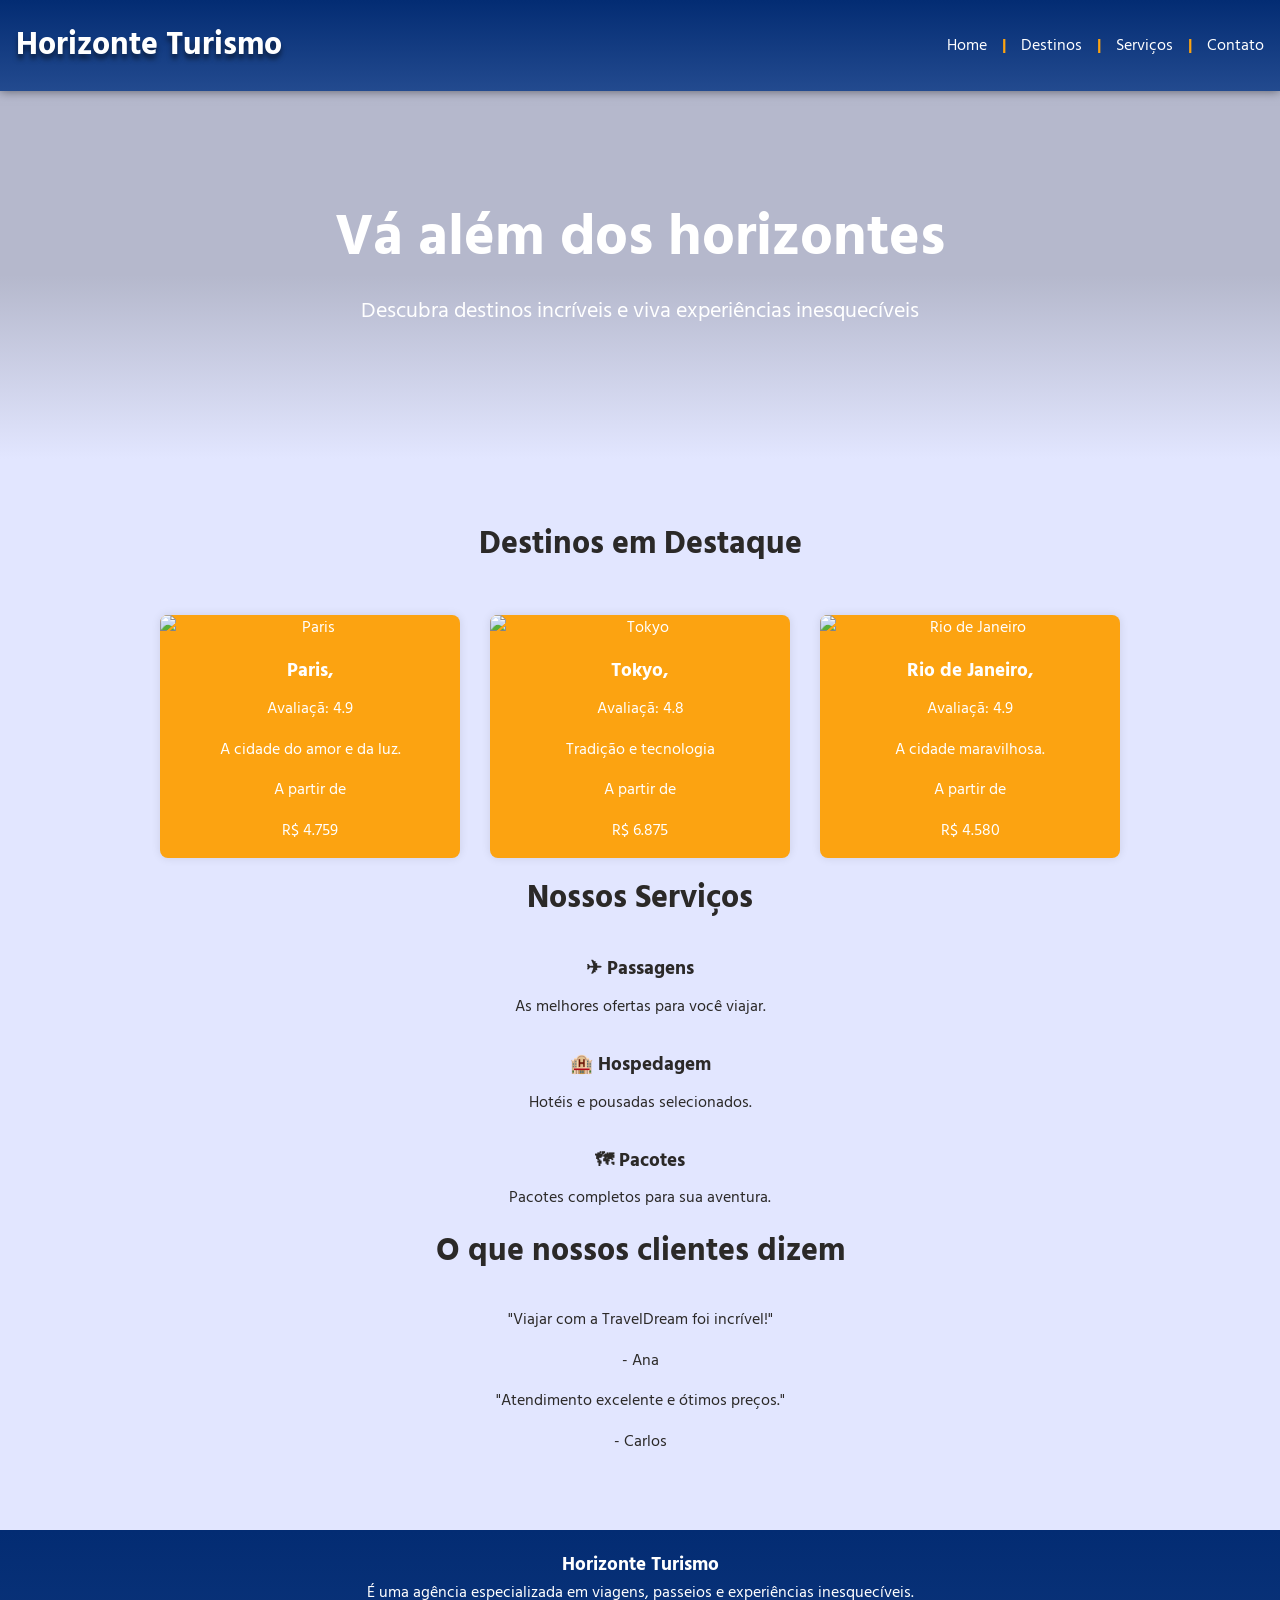
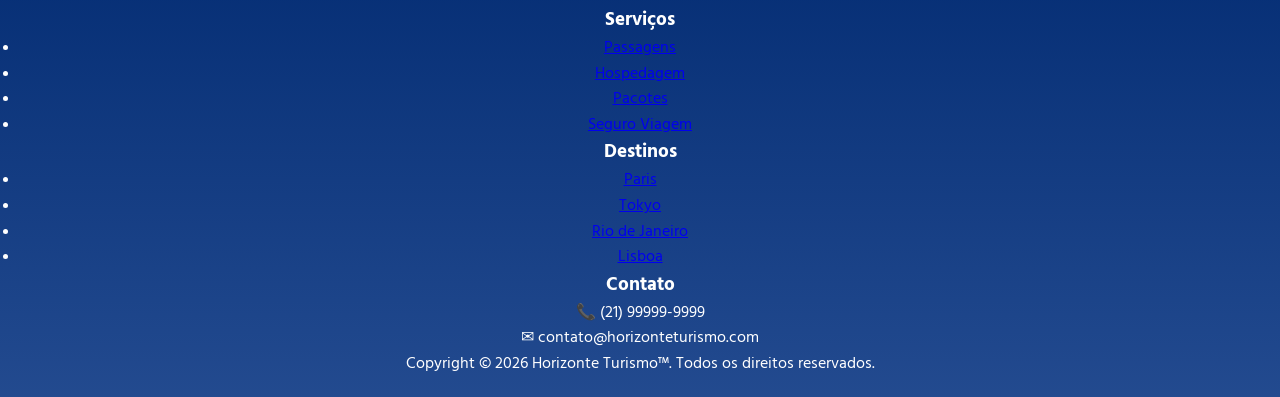
==== index.html @ 4d0bfdfa "Update 2 index.html Polimento de layout e alinhamento dos cards e ajustes de cores." ====
<!DOCTYPE html>
<html lang="pt-BR">
<head>
    <meta charset="UTF-8">
    <meta name="viewport" content="width=device-width, initial-scale=1.0">
    <link rel="stylesheet" href="assets/css/global.css">
	<link rel="stylesheet" href="assets/css/index.css">
    <link rel="preconnect" href="https://fonts.googleapis.com">
    <link rel="preconnect" href="https://fonts.gstatic.com" crossorigin>
    <link href="https://fonts.googleapis.com/css2?family=Hind+Madurai:wght@300;400;500;600;700&display=swap" rel="stylesheet">
    <title>projeto-final</title>
</head>
<body>

    <!-- HEADER -->
    <header class="header">
        <nav>
            <h1>Horizonte Turismo</h1>
            <ul>
                <li><a href="index.html">Home</a></li> <span>|</span>
                <li><a href="pages/destinos.html">Destinos</a></li><span>|</span>
                <li><a href="pages/servicos.html">Serviços</a></li><span>|</span>
                <li><a href="pages/sobrenos.html">Contato</a></li>
            </ul>
		 <div class="menu-toggle">☰</div>
        </nav>
    </header>

    <section class="banner">
        <h2>Vá além dos horizontes</h2>
        <p>Descubra destinos incríveis e viva experiências inesquecíveis</p>
    </section>

    <main class="main-container">

        <!-- DESTINOS EM DESTAQUE -->
        <h2>Destinos em Destaque</h2>
        <section class="section-destino">
            <div class="cards-destino">
                <img src="imagens/paris.png" alt="Paris">
                <div class="cards-destino-txt">
                    <div class="cards-destino-txt-head">
                        <h3>Paris,</h3>
                        <span>Avaliaçã: 4.9</span>
                    </div>
                    <p class="cards-destino-txt-sub">A cidade do amor e da luz.</p>
                    <p class="preco"><span>A partir de</span>R$ 4.759</p>
                </div>
            </div>  

            <div class="cards-destino">
                <img src="imagens/tokyo.png" alt="Tokyo">
                <div class="cards-destino-txt">
                    <div class="cards-destino-txt-head">
                        <h3>Tokyo,</h3>
                        <span>Avaliaçã: 4.8</span>
                    </div>
                    <p class="cards-destino-txt-sub">Tradição e tecnologia</p>
                    <p class="preco"><span>A partir de</span>R$ 6.875</p>
                </div>
            </div>

            <div class="cards-destino">
                <img src="imagens/rj.png" alt="Rio de Janeiro">
                <div class="cards-destino-txt">
                    <div class="cards-destino-txt-head">
                        <h3>Rio de Janeiro,</h3>
                        <span>Avaliaçã: 4.9</span>
                    </div>
                    <p class="cards-destino-txt-sub">A cidade maravilhosa.</p>
                    <p class="preco"><span>A partir de</span>R$ 4.580</p>
                </div>
            </div>
        </section>

        <!-- SERVIÇOS -->
        <section>
            <h2>Nossos Serviços</h2>

            <div>
                <h3>✈ Passagens</h3>
                <p>As melhores ofertas para você viajar.</p>
            </div>

            <div>
                <h3>🏨 Hospedagem</h3>
                <p>Hotéis e pousadas selecionados.</p>
            </div>

            <div>
                <h3>🗺 Pacotes</h3>
                <p>Pacotes completos para sua aventura.</p>
            </div>
        </section>

        <!-- DEPOIMENTOS -->
        <section>
            <h2>O que nossos clientes dizem</h2>

            <div>
                <p>"Viajar com a TravelDream foi incrível!"</p>
                <span>- Ana</span>
            </div>

            <div>
                <p>"Atendimento excelente e ótimos preços."</p>
                <span>- Carlos</span>
            </div>
        </section>

    </main>

    <!-- FOOTER -->
<footer>
    <div class="footer-container">

        <div class="footer-col">
            <h3>Horizonte Turismo</h3>
            <p>É uma agência especializada em viagens, passeios e experiências inesquecíveis.</p>
        </div>

        <div class="footer-col">
            <h3>Serviços</h3>
            <ul>
                <li><a href="#">Passagens</a></li>
                <li><a href="#">Hospedagem</a></li>
                <li><a href="#">Pacotes</a></li>
                <li><a href="#">Seguro Viagem</a></li>
            </ul>
        </div>

        <div class="footer-col">
            <h3>Destinos</h3>
            <ul>
                <li><a href="#">Paris</a></li>
                <li><a href="#">Tokyo</a></li>
                <li><a href="#">Rio de Janeiro</a></li>
                <li><a href="#">Lisboa</a></li>
            </ul>
        </div>

        <div class="footer-col">
            <h3>Contato</h3>
            <p>📞 (21) 99999-9999</p>
            <p>✉ contato@horizonteturismo.com</p>
        </div>

    </div>

    <p class="copyright">
        Copyright © 2026 Horizonte Turismo™. Todos os direitos reservados.
    </p>
</footer>

	<script type="module" src="js/index.js"></script>

</body>

</html>
---- assets/css/index.css ----
/* RESET BÁSICO */
* {
    margin: 0;
    padding: 0;
    box-sizing: border-box;
}

/* ESTILO GERAL */
body {
    display: flex;
    flex-direction: column;
    font-family: "Hind Madurai", sans-serif;
    font-weight: 400;
    font-style: normal;
    min-height: 100vh;
    background: rgb(226, 230, 255);
    line-height: 1.6;
    color: #2b2928;

}

/* HEADER */
.header {
    background: linear-gradient(rgba(3, 44, 115,1), rgba(161, 195, 255, 0.2));
    background-color: rgb(3, 44, 115);
    color: white;
    padding: 20px 0;
    box-shadow: 0 0 10px rgba(0, 0, 0, 0.5);
}

.header nav {
    display: flex;
    justify-content: space-between;
    align-items: center;
}

.header nav h1{
    display: flex;
    align-items: flex-start;
    margin-left: 1rem;
    font-size: 2rem;
    text-shadow: 0px 5px 5px rgba(0, 0, 0, 0.5);
    
}

.header nav ul{
    list-style: none;
    display: flex;
    margin-right: 1rem;
    gap: 15px;
}

.header nav a {
    text-decoration: none;
    color: white;
    font-weight: light;
}

.header img{
    width: 28px;
    
}

.header span{
    color:#fca311;
    font-weight: bold;
}

.banner {
    height: 23rem;
    background: linear-gradient(rgba(0,0,0,0.2), rgba(0,0,0,0.2), rgba(226, 230, 255,0.999)), url("../../imagens/bg.png") no-repeat;
    background-size: 100%;
    background-position: center;
    color: white;
    text-align: center;
    padding: 100px 20px;
}
.banner a{
    max-width: 10%;
    background-color: #fca311;
    color: white;
    padding: 12px 25px;
    text-decoration: none;
    border-radius: 5px;
}

.banner h2{
    font-size: 3.6rem;
    margin-bottom: 10px;
}

.banner p{
    font-size: 1.4rem;
    margin-bottom: 20px;
}


/* ÍCONE HAMBURGUER ESCONDIDO */
.menu-toggle {
    display: none;
    font-size: 2rem;
    cursor: pointer;
}


.main-container {
    padding: 60px 10%;
    text-align: center;
}

.main-container h2 {
    margin-bottom: 30px;
    font-size: 2rem;
}

/* CARDS */
.section-destino{
    display: flex;
    justify-content: center;
}


.cards-destino {
    width: 300px;
    margin: 15px;
    vertical-align: top;
    background-color: #fca311;
    color: #ffffff;
    border-radius: 8px;
    overflow: hidden;
    box-shadow: 0 0 10px rgba(0, 0, 0, 0.1);
}

.cards-destino img {
    width: 100%;
    display: block;
}

section div h3 {
    margin: 15px 0 10px;
}

section div p,
section div span {
    padding: 0 15px 15px;
    display: block;
}

/* FOOTER */
footer {
    background: linear-gradient(rgba(3, 44, 115,1), rgba(161, 195, 255, 0.2));
    background-color: rgb(3, 44, 115);
    color: white;
    text-align: center;
    padding: 20px;
}

@media (max-width: 768px) {
    .header nav ul {
        display: none;
    }

    .menu-toggle {
        display: block;
    }

    nav h1 {
        font-size: 2rem;
        flex: 1;
    }

    .banner {
        background-position: 75% center;
        background-size: cover;
    }
}

@media (max-width: 1280px){
        .banner {
        background-position: center;
        background-size: cover;
    }
}
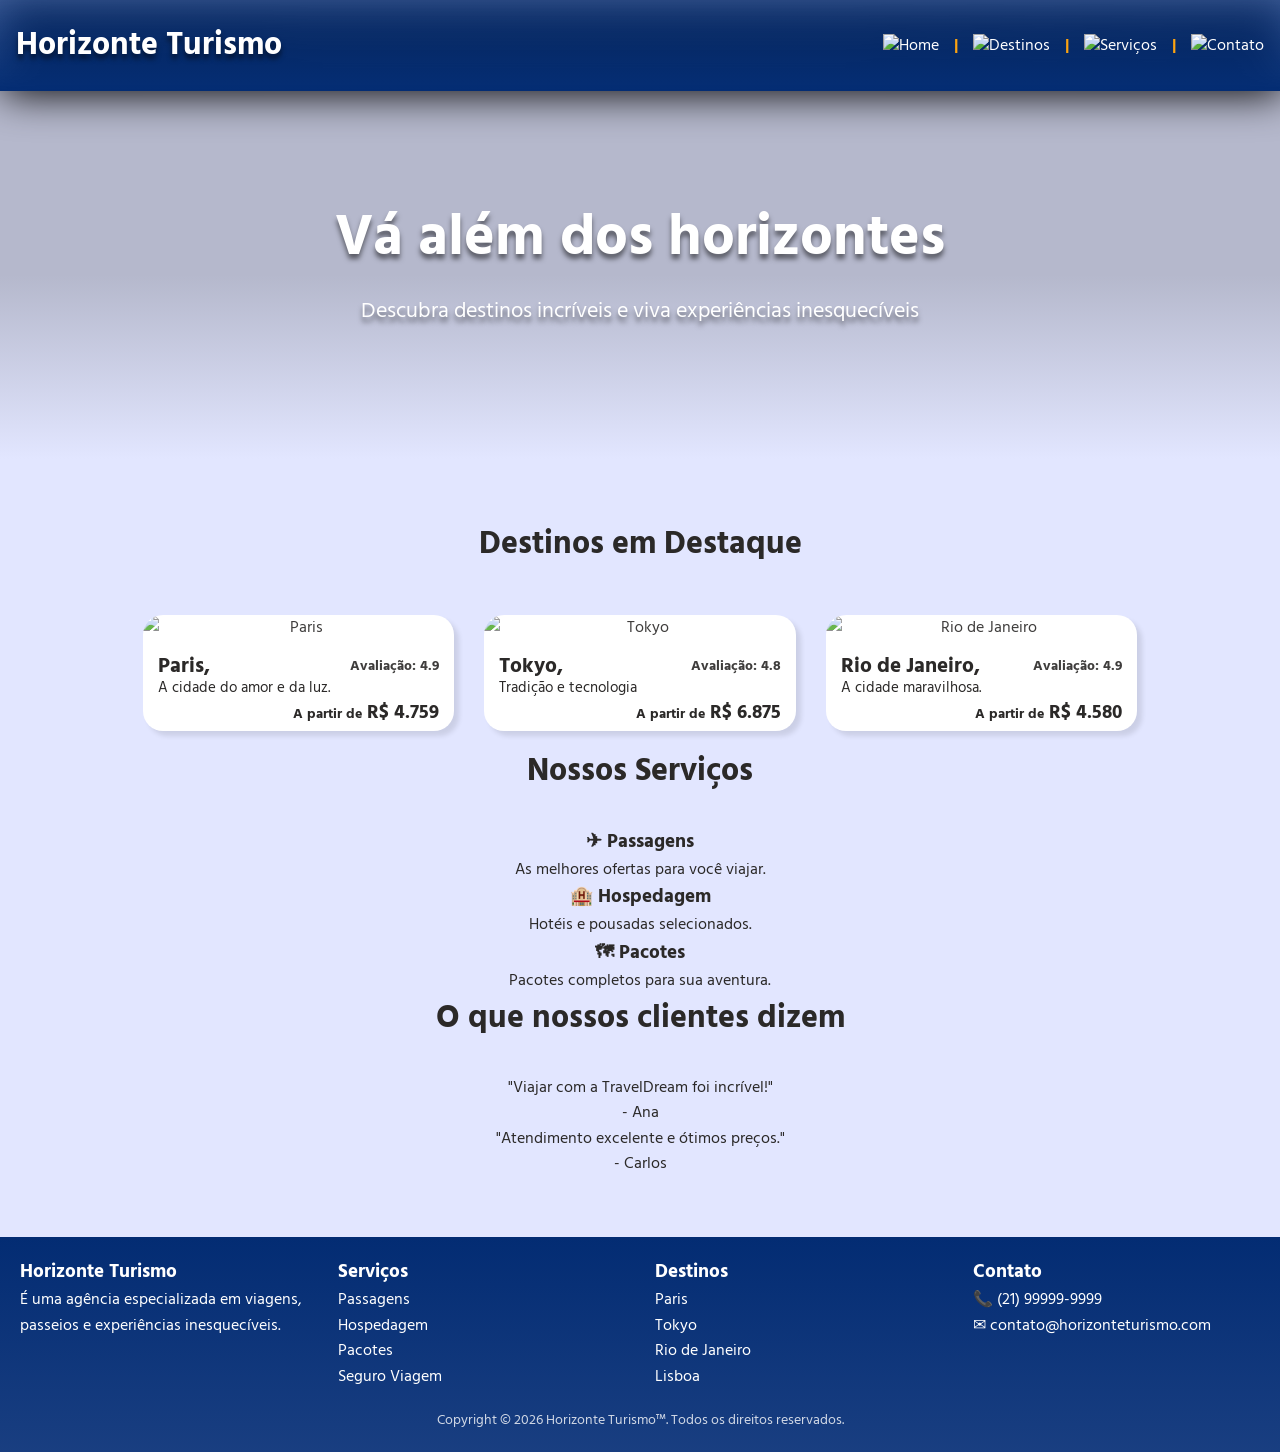
==== commit d99504ad: "Update 3 index.html Adição dos ícones de menu e acerto de caminho das imagens." ====
--- a/index.html
+++ b/index.html
@@ -17,10 +17,10 @@
         <nav>
             <h1>Horizonte Turismo</h1>
             <ul>
-                <li><a href="index.html">Home</a></li> <span>|</span>
-                <li><a href="pages/destinos.html">Destinos</a></li><span>|</span>
-                <li><a href="pages/servicos.html">Serviços</a></li><span>|</span>
-                <li><a href="pages/sobrenos.html">Contato</a></li>
+                <li><img src="assets/imagens/icons/home.svg"><a href="index.html">Home</a></li><span>|</span>
+                <li><img src="assets/imagens/icons/Destinos.svg"><a href="pages/destinos.html">Destinos</a></li><span>|</span>
+                <li><img src="assets/imagens/icons/Serviços.svg"><a href="pages/servicos.html">Serviços</a></li><span>|</span>
+                <li><img src="assets/imagens/icons/Contato.svg"><a href="pages/sobrenos.html">Contato</a></li>
             </ul>
 		 <div class="menu-toggle">☰</div>
         </nav>
@@ -37,11 +37,11 @@
         <h2>Destinos em Destaque</h2>
         <section class="section-destino">
             <div class="cards-destino">
-                <img src="imagens/paris.png" alt="Paris">
+                <img src="assets/imagens/paris.png" alt="Paris">
                 <div class="cards-destino-txt">
                     <div class="cards-destino-txt-head">
                         <h3>Paris,</h3>
-                        <span>Avaliaçã: 4.9</span>
+                        <span>Avaliação: 4.9</span>
                     </div>
                     <p class="cards-destino-txt-sub">A cidade do amor e da luz.</p>
                     <p class="preco"><span>A partir de</span>R$ 4.759</p>
@@ -49,11 +49,11 @@
             </div>  
 
             <div class="cards-destino">
-                <img src="imagens/tokyo.png" alt="Tokyo">
+                <img src="assets/imagens/tokyo.png" alt="Tokyo">
                 <div class="cards-destino-txt">
                     <div class="cards-destino-txt-head">
                         <h3>Tokyo,</h3>
-                        <span>Avaliaçã: 4.8</span>
+                        <span>Avaliação: 4.8</span>
                     </div>
                     <p class="cards-destino-txt-sub">Tradição e tecnologia</p>
                     <p class="preco"><span>A partir de</span>R$ 6.875</p>
@@ -61,11 +61,11 @@
             </div>
 
             <div class="cards-destino">
-                <img src="imagens/rj.png" alt="Rio de Janeiro">
+                <img src="assets/imagens/rj.png" alt="Rio de Janeiro">
                 <div class="cards-destino-txt">
                     <div class="cards-destino-txt-head">
                         <h3>Rio de Janeiro,</h3>
-                        <span>Avaliaçã: 4.9</span>
+                        <span>Avaliação: 4.9</span>
                     </div>
                     <p class="cards-destino-txt-sub">A cidade maravilhosa.</p>
                     <p class="preco"><span>A partir de</span>R$ 4.580</p>
--- a/assets/css/global.css
+++ b/assets/css/global.css
@@ -0,0 +1,169 @@
+/* RESET BÁSICO */
+* {
+    margin: 0;
+    padding: 0;
+    box-sizing: border-box;
+}
+
+/* ESTILO GERAL */
+body {
+    display: flex;
+    flex-direction: column;
+    font-family: "Hind Madurai", sans-serif;
+    font-weight: 400;
+    font-style: normal;
+    min-height: 100vh;
+    background: rgb(226, 230, 255);
+    line-height: 1.6;
+    color: #2b2928;
+
+}
+
+/* HEADER */
+.header {
+    background: linear-gradient(rgba(3, 44, 115, 0.75), rgba(3, 44, 115, 1));
+    color: white;
+    padding: 20px 0;
+    filter: drop-shadow(3px 3px 20px black);
+}
+
+.header nav {
+    display: flex;
+    justify-content: space-between;
+    align-items: center;
+}
+
+.header nav h1{
+    display: flex;
+    align-items: flex-start;
+    margin-left: 1rem;
+    font-size: 2rem;
+    text-shadow: 0px 5px 5px rgba(0, 0, 0, 0.5);
+    
+}
+
+.header nav ul{
+    list-style: none;
+    display: flex;
+    margin-right: 1rem;
+    gap: 15px;
+}
+
+.header nav a {
+    text-decoration: none;
+    color: white;
+    font-weight: light;
+}
+
+.header img{
+    width: 28px;
+    
+}
+
+.header span{
+    color:#fca311;
+    font-weight: bold;
+}
+
+/* ÍCONE HAMBURGUER ESCONDIDO */
+.menu-toggle {
+    display: none;
+    font-size: 2rem;
+    cursor: pointer;
+}
+
+.banner {
+    height: 23rem;
+    background: linear-gradient(rgba(0,0,0,0.2), rgba(0,0,0,0.2), rgba(226, 230, 255,0.999)), url("../../imagens/bg.png") no-repeat;
+    background-size: 100%;
+    background-position: center;
+    color: white;
+    text-align: center;
+    padding: 100px 20px;
+}
+.banner a{
+    max-width: 10%;
+    background-color: #fca311;
+    color: white;
+    padding: 12px 25px;
+    text-decoration: none;
+    border-radius: 5px;
+}
+
+.banner h2{
+    font-size: 3.6rem;
+    margin-bottom: 10px;
+    text-shadow: 0px 5px 5px rgba(0, 0, 0, 0.5);
+
+}
+
+.banner p{
+    font-size: 1.4rem;
+    margin-bottom: 20px;
+    text-shadow: 0px 5px 5px rgba(0, 0, 0, 0.5);
+
+}
+
+/* FOOTER */
+
+.footer-container {
+    display: flex;
+    justify-content: space-between;
+    flex-wrap: wrap;
+    gap: 30px;
+    text-align: left;
+}
+
+.footer-col {
+    flex: 1;
+    min-width: 200px;
+}
+
+.footer-col ul {
+    list-style: none;
+}
+
+.footer-col a {
+    text-decoration: none;
+    color: white;
+}
+
+.copyright {
+    margin-top: 20px;
+    font-size: 0.9rem;
+    opacity: 0.8;
+}
+
+footer {
+    background: linear-gradient(rgba(3, 44, 115, 1), rgba(3, 44, 115, 0.9));
+    color: white;
+    text-align: center;
+    padding: 20px;
+}
+
+@media (max-width: 768px) {
+    .header nav ul {
+        display: none;
+    }
+
+    .menu-toggle {
+        display: block;
+    }
+
+    nav h1 {
+        font-size: 2rem;
+        flex: 1;
+    }
+
+    .banner {
+        background-position: 75% center;
+        background-size: cover;
+    }
+}
+
+@media (max-width: 1280px){
+    .banner {
+        background-position: center;
+        background-size: cover;
+    }
+}
--- a/assets/css/index.css
+++ b/assets/css/index.css
@@ -1,108 +1,3 @@
-/* RESET BÁSICO */
-* {
-    margin: 0;
-    padding: 0;
-    box-sizing: border-box;
-}
-
-/* ESTILO GERAL */
-body {
-    display: flex;
-    flex-direction: column;
-    font-family: "Hind Madurai", sans-serif;
-    font-weight: 400;
-    font-style: normal;
-    min-height: 100vh;
-    background: rgb(226, 230, 255);
-    line-height: 1.6;
-    color: #2b2928;
-
-}
-
-/* HEADER */
-.header {
-    background: linear-gradient(rgba(3, 44, 115,1), rgba(161, 195, 255, 0.2));
-    background-color: rgb(3, 44, 115);
-    color: white;
-    padding: 20px 0;
-    box-shadow: 0 0 10px rgba(0, 0, 0, 0.5);
-}
-
-.header nav {
-    display: flex;
-    justify-content: space-between;
-    align-items: center;
-}
-
-.header nav h1{
-    display: flex;
-    align-items: flex-start;
-    margin-left: 1rem;
-    font-size: 2rem;
-    text-shadow: 0px 5px 5px rgba(0, 0, 0, 0.5);
-    
-}
-
-.header nav ul{
-    list-style: none;
-    display: flex;
-    margin-right: 1rem;
-    gap: 15px;
-}
-
-.header nav a {
-    text-decoration: none;
-    color: white;
-    font-weight: light;
-}
-
-.header img{
-    width: 28px;
-    
-}
-
-.header span{
-    color:#fca311;
-    font-weight: bold;
-}
-
-.banner {
-    height: 23rem;
-    background: linear-gradient(rgba(0,0,0,0.2), rgba(0,0,0,0.2), rgba(226, 230, 255,0.999)), url("../../imagens/bg.png") no-repeat;
-    background-size: 100%;
-    background-position: center;
-    color: white;
-    text-align: center;
-    padding: 100px 20px;
-}
-.banner a{
-    max-width: 10%;
-    background-color: #fca311;
-    color: white;
-    padding: 12px 25px;
-    text-decoration: none;
-    border-radius: 5px;
-}
-
-.banner h2{
-    font-size: 3.6rem;
-    margin-bottom: 10px;
-}
-
-.banner p{
-    font-size: 1.4rem;
-    margin-bottom: 20px;
-}
-
-
-/* ÍCONE HAMBURGUER ESCONDIDO */
-.menu-toggle {
-    display: none;
-    font-size: 2rem;
-    cursor: pointer;
-}
-
-
 .main-container {
     padding: 60px 10%;
     text-align: center;
@@ -121,63 +16,78 @@
 
 
 .cards-destino {
-    width: 300px;
+    display: flex;
+    flex-direction: column;
+    width: 375px;
     margin: 15px;
     vertical-align: top;
-    background-color: #fca311;
-    color: #ffffff;
-    border-radius: 8px;
+    background-color: #ffffff;
+    border-radius: 20px;
     overflow: hidden;
-    box-shadow: 0 0 10px rgba(0, 0, 0, 0.1);
+    box-shadow: 5px 5px 5px rgba(0, 0, 0, 0.1);
+}
+
+.cards-destino-txt{
+    display: flex;
+    flex: 1;
+    flex-direction: column;
+    align-items: flex-start;
+    padding: 15px;
+    padding-bottom: 2px;
+    gap: 3px;
+}
+
+.cards-destino-txt-head{
+    display: flex;
+    justify-content: space-between;
+    align-items: center;
+    width: 100%;
+    line-height: 1;
+}
+
+.cards-destino-txt-head h3 {
+    margin: 0;
+    font-size: 1.3rem;
+}
+
+.cards-destino-txt-head span {
+    margin: 0;
+    padding: 0;
+    font-size: 0.9rem;
+    opacity: 0.9;
+    font-weight: bold;
+}
+
+.cards-destino-txt-sub {
+    margin: 0;
+    padding: 0;
+    margin: 0;
+    font-size: 0.95rem;
+    line-height: 1;
+}
+
+.preco {
+    align-self: flex-end;
+    margin-top: auto;
+    padding: 0;
+    font-size: 1.2rem;
+    font-weight: bold;
+}
+
+.preco span {
+    margin-right: 5px;
+    font-size: 0.9rem;
 }
 
 .cards-destino img {
     width: 100%;
     display: block;
+    transition: transform 0.3s ease;
+    opacity: 0.9;
 }
 
-section div h3 {
-    margin: 15px 0 10px;
+.cards-destino:hover img {
+    transform: scale(1.05);
 }
 
-section div p,
-section div span {
-    padding: 0 15px 15px;
-    display: block;
-}
 
-/* FOOTER */
-footer {
-    background: linear-gradient(rgba(3, 44, 115,1), rgba(161, 195, 255, 0.2));
-    background-color: rgb(3, 44, 115);
-    color: white;
-    text-align: center;
-    padding: 20px;
-}
-
-@media (max-width: 768px) {
-    .header nav ul {
-        display: none;
-    }
-
-    .menu-toggle {
-        display: block;
-    }
-
-    nav h1 {
-        font-size: 2rem;
-        flex: 1;
-    }
-
-    .banner {
-        background-position: 75% center;
-        background-size: cover;
-    }
-}
-
-@media (max-width: 1280px){
-        .banner {
-        background-position: center;
-        background-size: cover;
-    }
-}
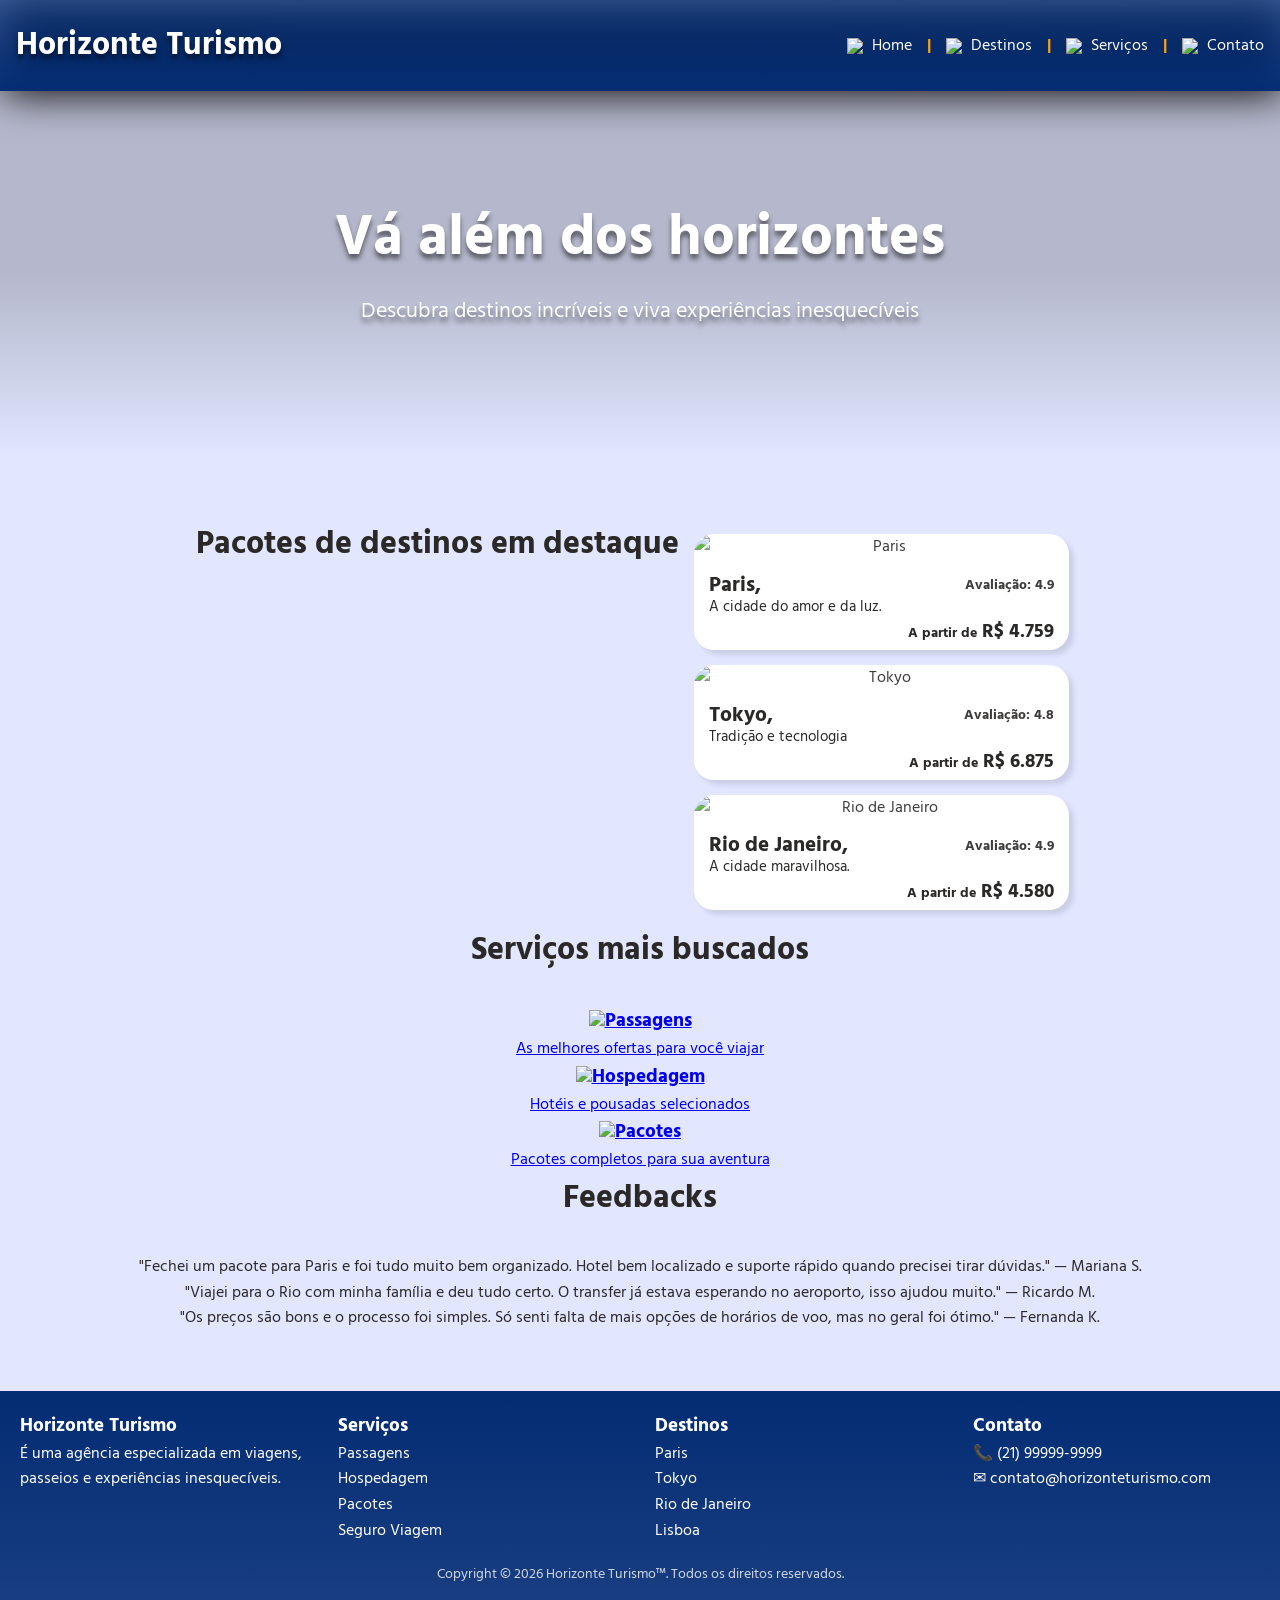
==== commit ebafafcb: "Update index.html" ====
--- a/index.html
+++ b/index.html
@@ -34,8 +34,11 @@
     <main class="main-container">
 
         <!-- DESTINOS EM DESTAQUE -->
-        <h2>Destinos em Destaque</h2>
+
+        
         <section class="section-destino">
+	<h2>Pacotes de destinos em destaque</h2>
+<div class="cards-div">
             <div class="cards-destino">
                 <img src="assets/imagens/paris.png" alt="Paris">
                 <div class="cards-destino-txt">
@@ -71,40 +74,52 @@
                     <p class="preco"><span>A partir de</span>R$ 4.580</p>
                 </div>
             </div>
+</div>
         </section>
 
-        <!-- SERVIÇOS -->
-        <section>
-            <h2>Nossos Serviços</h2>
+        
+        <section class="serv-e-dep">
 
-            <div>
-                <h3>✈ Passagens</h3>
-                <p>As melhores ofertas para você viajar.</p>
-            </div>
+            <!-- SERVIÇOS -->
+            <div class="servicos">
+                    <h2>Serviços mais buscados</h2>
+                    <a href="#">
+                    <div>
+                        <h3><img src="assets/imagens/icons/Passagens.svg">Passagens</h3>
+                        <p>As melhores ofertas para você viajar</p>
+                    </div>
+                    </a>
+                    <a href="#">
+                    <div>
+                        <h3><img src="assets/imagens/icons/Hospedagem.svg">Hospedagem</h3>
+                        <p>Hotéis e pousadas selecionados</p>
+                    </div>
+                    </a>
+                    <a href="#">
+                    <div>
+                        <h3><img src="assets/imagens/icons/Pacotes.svg">Pacotes</h3>
+                        <p>Pacotes completos para sua aventura</p>
+                    </div>
+                    </a>
+                    
+            </div>        
 
-            <div>
-                <h3>🏨 Hospedagem</h3>
-                <p>Hotéis e pousadas selecionados.</p>
-            </div>
+            <!-- DEPOIMENTOS -->
+            <div class="depoimentos">
+                <h2>Feedbacks</h2>
 
-            <div>
-                <h3>🗺 Pacotes</h3>
-                <p>Pacotes completos para sua aventura.</p>
-            </div>
-        </section>
+                    <div>
+                        <p><span>"</span>Fechei um pacote para Paris e foi tudo muito bem organizado. Hotel bem localizado e suporte rápido quando precisei tirar dúvidas.<span>"</span><span> — Mariana S.</span></p>
+                    </div>
 
-        <!-- DEPOIMENTOS -->
-        <section>
-            <h2>O que nossos clientes dizem</h2>
+                    <div>
+                        <p><span>"</span>Viajei para o Rio com minha família e deu tudo certo. O transfer já estava esperando no aeroporto, isso ajudou muito.<span>"</span><span> — Ricardo M.</span></p>
+                    </div>
 
-            <div>
-                <p>"Viajar com a TravelDream foi incrível!"</p>
-                <span>- Ana</span>
-            </div>
-
-            <div>
-                <p>"Atendimento excelente e ótimos preços."</p>
-                <span>- Carlos</span>
+                    <div>
+                        <p><span>"</span>Os preços são bons e o processo foi simples. Só senti falta de mais opções de horários de voo, mas no geral foi ótimo.<span>"</span><span> — Fernanda K.</span></p>
+                    </div>
+	        
             </div>
         </section>
 
--- a/assets/css/global.css
+++ b/assets/css/global.css
@@ -49,6 +49,16 @@
     gap: 15px;
 }
 
+.header nav ul li{
+    display: flex;
+    align-items: center;
+}
+
+.header nav ul img{
+    margin-right: 5px;
+    width: 20px;
+    
+}
 .header nav a {
     text-decoration: none;
     color: white;
@@ -74,7 +84,7 @@
 
 .banner {
     height: 23rem;
-    background: linear-gradient(rgba(0,0,0,0.2), rgba(0,0,0,0.2), rgba(226, 230, 255,0.999)), url("../../imagens/bg.png") no-repeat;
+    background: linear-gradient(rgba(0,0,0,0.2), rgba(0,0,0,0.2), rgba(226, 230, 255,0.999)), url("../imagens/bg.png") no-repeat;
     background-size: 100%;
     background-position: center;
     color: white;
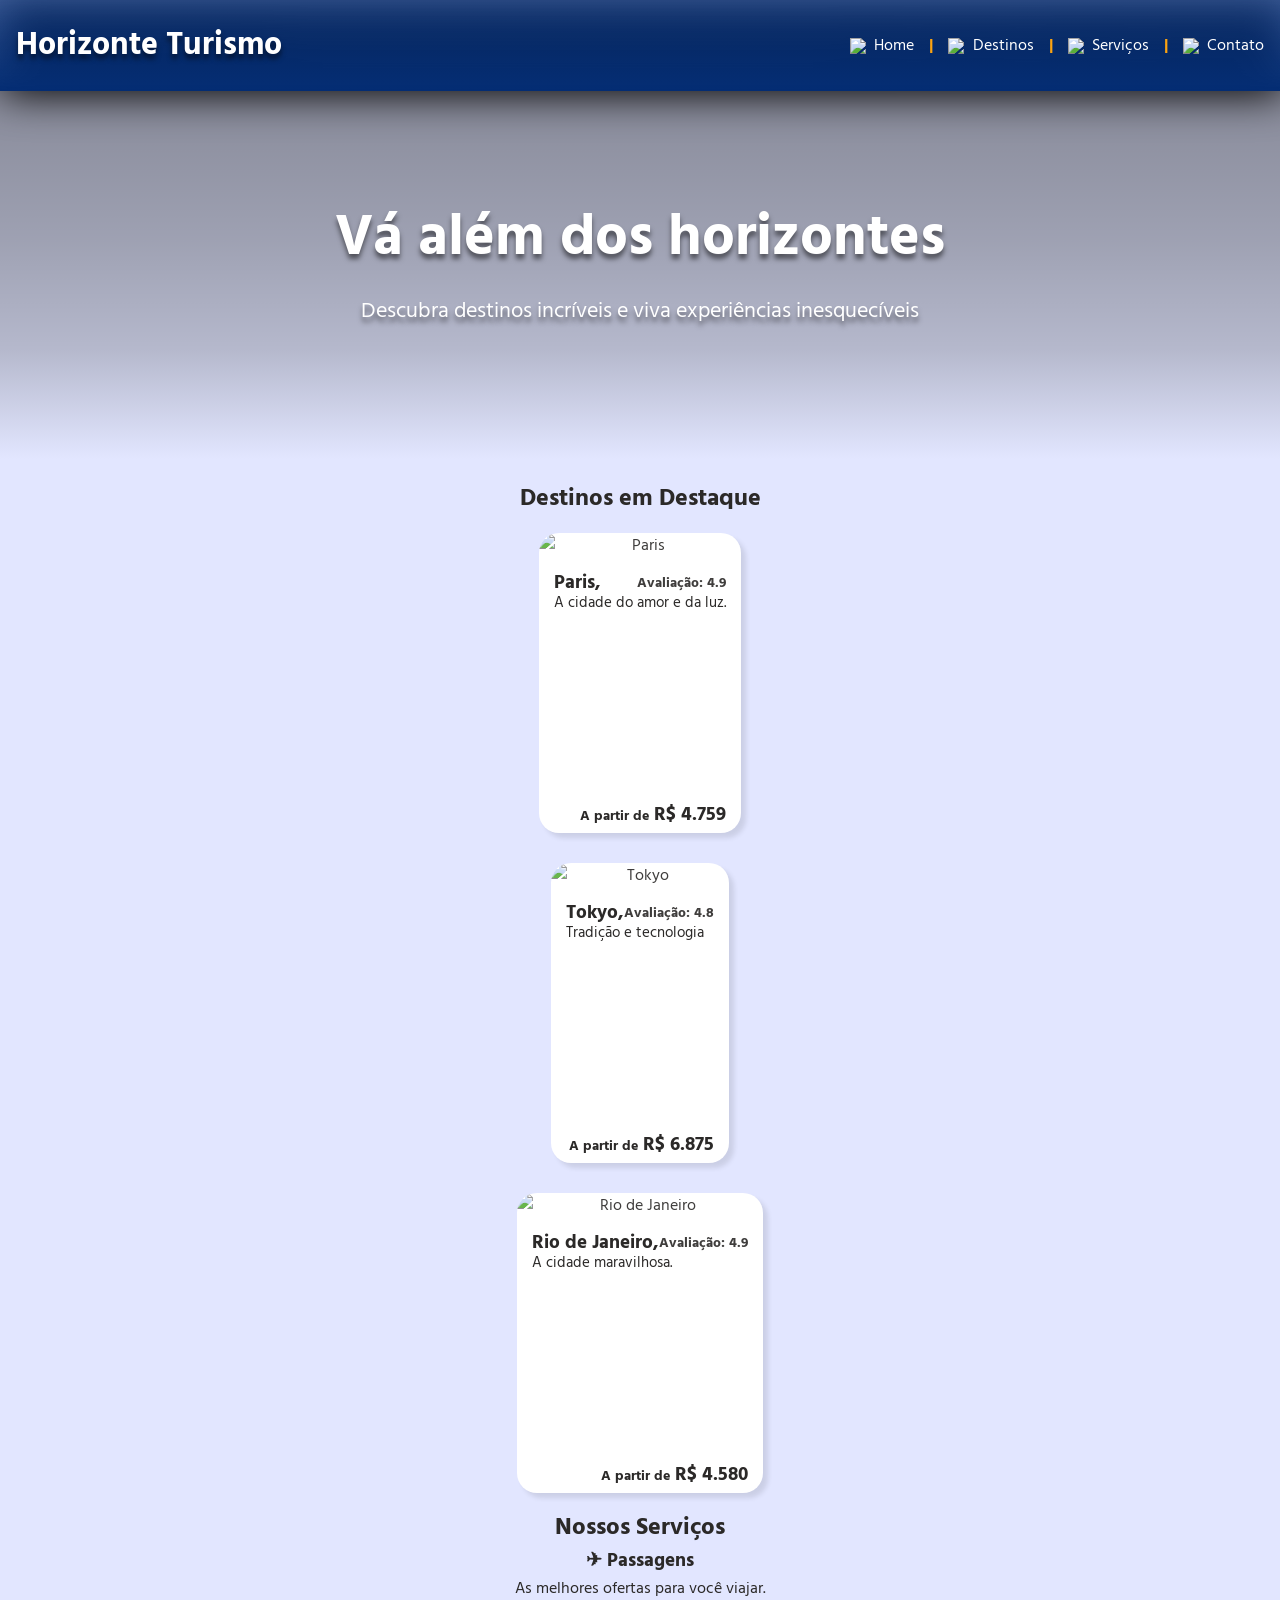
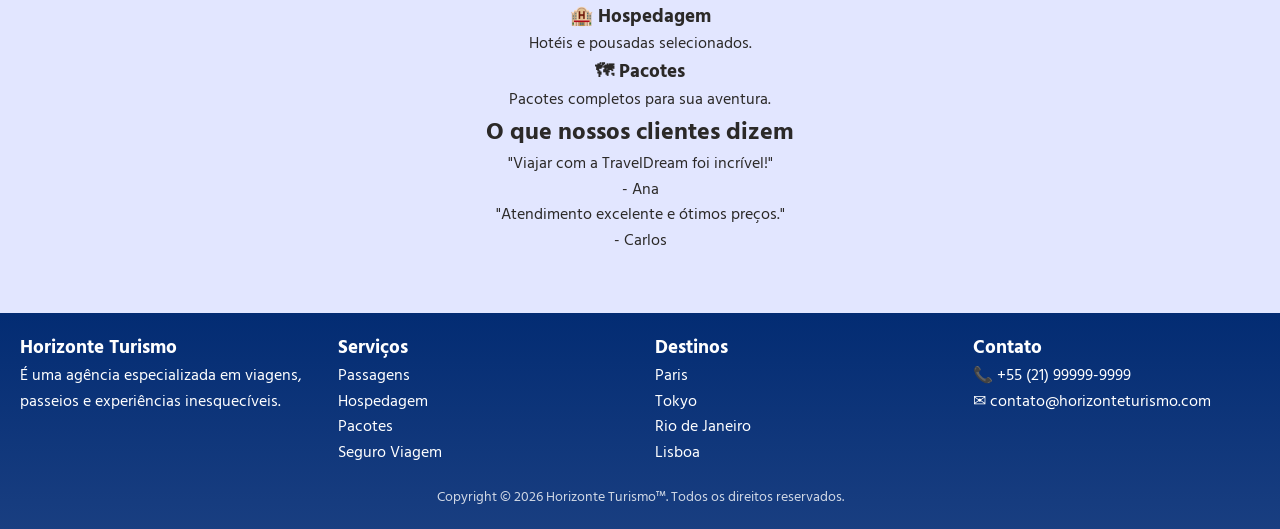
==== commit 92b1b51c: "atualização joão paulo 0.1" ====
--- a/index.html
+++ b/index.html
@@ -34,11 +34,8 @@
     <main class="main-container">
 
         <!-- DESTINOS EM DESTAQUE -->
-
-        
+        <h2>Destinos em Destaque</h2>
         <section class="section-destino">
-	<h2>Pacotes de destinos em destaque</h2>
-<div class="cards-div">
             <div class="cards-destino">
                 <img src="assets/imagens/paris.png" alt="Paris">
                 <div class="cards-destino-txt">
@@ -74,52 +71,40 @@
                     <p class="preco"><span>A partir de</span>R$ 4.580</p>
                 </div>
             </div>
-</div>
         </section>
 
-        
-        <section class="serv-e-dep">
+        <!-- SERVIÇOS -->
+        <section>
+            <h2>Nossos Serviços</h2>
 
-            <!-- SERVIÇOS -->
-            <div class="servicos">
-                    <h2>Serviços mais buscados</h2>
-                    <a href="#">
-                    <div>
-                        <h3><img src="assets/imagens/icons/Passagens.svg">Passagens</h3>
-                        <p>As melhores ofertas para você viajar</p>
-                    </div>
-                    </a>
-                    <a href="#">
-                    <div>
-                        <h3><img src="assets/imagens/icons/Hospedagem.svg">Hospedagem</h3>
-                        <p>Hotéis e pousadas selecionados</p>
-                    </div>
-                    </a>
-                    <a href="#">
-                    <div>
-                        <h3><img src="assets/imagens/icons/Pacotes.svg">Pacotes</h3>
-                        <p>Pacotes completos para sua aventura</p>
-                    </div>
-                    </a>
-                    
-            </div>        
+            <div>
+                <h3>✈ Passagens</h3>
+                <p>As melhores ofertas para você viajar.</p>
+            </div>
 
-            <!-- DEPOIMENTOS -->
-            <div class="depoimentos">
-                <h2>Feedbacks</h2>
+            <div>
+                <h3>🏨 Hospedagem</h3>
+                <p>Hotéis e pousadas selecionados.</p>
+            </div>
 
-                    <div>
-                        <p><span>"</span>Fechei um pacote para Paris e foi tudo muito bem organizado. Hotel bem localizado e suporte rápido quando precisei tirar dúvidas.<span>"</span><span> — Mariana S.</span></p>
-                    </div>
+            <div>
+                <h3>🗺 Pacotes</h3>
+                <p>Pacotes completos para sua aventura.</p>
+            </div>
+        </section>
 
-                    <div>
-                        <p><span>"</span>Viajei para o Rio com minha família e deu tudo certo. O transfer já estava esperando no aeroporto, isso ajudou muito.<span>"</span><span> — Ricardo M.</span></p>
-                    </div>
+        <!-- DEPOIMENTOS -->
+        <section>
+            <h2>O que nossos clientes dizem</h2>
 
-                    <div>
-                        <p><span>"</span>Os preços são bons e o processo foi simples. Só senti falta de mais opções de horários de voo, mas no geral foi ótimo.<span>"</span><span> — Fernanda K.</span></p>
-                    </div>
-	        
+            <div>
+                <p>"Viajar com a TravelDream foi incrível!"</p>
+                <span>- Ana</span>
+            </div>
+
+            <div>
+                <p>"Atendimento excelente e ótimos preços."</p>
+                <span>- Carlos</span>
             </div>
         </section>
 
@@ -156,7 +141,7 @@
 
         <div class="footer-col">
             <h3>Contato</h3>
-            <p>📞 (21) 99999-9999</p>
+            <p>📞 +55 (21) 99999-9999</p>
             <p>✉ contato@horizonteturismo.com</p>
         </div>
 
--- a/assets/css/global.css
+++ b/assets/css/global.css
@@ -45,6 +45,7 @@
 .header nav ul{
     list-style: none;
     display: flex;
+align-items: center;
     margin-right: 1rem;
     gap: 15px;
 }
@@ -56,7 +57,7 @@
 
 .header nav ul img{
     margin-right: 5px;
-    width: 20px;
+    width: 1.2rem;
     
 }
 .header nav a {
@@ -84,9 +85,17 @@
 
 .banner {
     height: 23rem;
-    background: linear-gradient(rgba(0,0,0,0.2), rgba(0,0,0,0.2), rgba(226, 230, 255,0.999)), url("../imagens/bg.png") no-repeat;
+    background:
+        linear-gradient(
+            to bottom,
+            rgba(0,0,0,0.4) 0%,
+            rgba(0,0,0,0.3) 40%,
+            rgba(0,0,0,0.2) 70%,
+            rgba(226, 230, 255, 1) 100%
+        ),
+        url("../imagens/bg.png") no-repeat;
     background-size: 100%;
-    background-position: center;
+    background-position: cover;
     color: white;
     text-align: center;
     padding: 100px 20px;
@@ -109,7 +118,6 @@
 
 .banner p{
     font-size: 1.4rem;
-    margin-bottom: 20px;
     text-shadow: 0px 5px 5px rgba(0, 0, 0, 0.5);
 
 }
--- a/assets/css/index.css
+++ b/assets/css/index.css
@@ -1,24 +1,38 @@
 .main-container {
-    padding: 60px 10%;
+    padding: 20px 60px 60px 60px; 
     text-align: center;
 }
 
-.main-container h2 {
-    margin-bottom: 30px;
-    font-size: 2rem;
-}
 
 /* CARDS */
 .section-destino{
     display: flex;
+    flex-direction: column;
+    align-items: center;
+    margin: 0 auto;
+    width: 100%;
+    max-width: 1100px;
+}
+
+.section-destino h2{
+    font-size: 2rem;
+    align-self: flex-start;
+    text-align: left;
+    line-height: 0.7;
+}
+
+.cards-div {
+    display: flex;
+    flex-direction: row;
+    flex-wrap: wrap;
     justify-content: center;
 }
-
 
 .cards-destino {
     display: flex;
     flex-direction: column;
-    width: 375px;
+    flex: 1 1 300px;
+    max-width: 350px;
     margin: 15px;
     vertical-align: top;
     background-color: #ffffff;
@@ -37,6 +51,15 @@
     gap: 3px;
 }
 
+.cards-destino {
+    transition: transform 0.2s ease, box-shadow 0.2s ease;
+}
+
+.cards-destino:hover {
+    transform: translateY(-4px);
+    box-shadow: 0 12px 20px rgba(0,0,0,0.15);
+}
+
 .cards-destino-txt-head{
     display: flex;
     justify-content: space-between;
@@ -47,7 +70,7 @@
 
 .cards-destino-txt-head h3 {
     margin: 0;
-    font-size: 1.3rem;
+    font-size: 1.2rem;
 }
 
 .cards-destino-txt-head span {
@@ -90,4 +113,78 @@
     transform: scale(1.05);
 }
 
+.serv-e-dep {
+    display: flex;
+    justify-content: center;
+    margin-top: 50px;
+    gap: clamp(40px, 8vw, 100px);
+    padding: 0 clamp(20px, 5vw, 120px);
+}
 
+.serv-e-dep h2 {
+    margin: 0;
+}
+
+.serv-e-dep h3 {
+    display:flex;
+    justify-content: center;
+    align-items: center;
+    font-size: 1rem;
+}
+.serv-e-dep img {
+    width: 1.1em;
+    height: 1.1em;
+    margin-right: 7px;
+}
+
+.servicos,
+.depoimentos {
+    display: flex;
+    flex-direction: column;
+    width: 100%;
+    max-width: 500px;
+}
+
+.servicos div {
+    background: white;
+    margin: 5px auto;
+    padding: clamp(5px, 5vw, 10px);
+    width: 100%;
+    max-width: 325px;
+    border-radius: 12px;
+    font-size: 0.8rem;
+    box-shadow: 5px 3px 5px rgba(0, 0, 0, 0.1);
+}
+
+.servicos a {
+    text-decoration: none;
+    color: #2b2928;
+}
+
+
+.depoimentos div {
+    background: white;
+    margin: 5px auto;
+    padding: clamp(5px, 5vw, 10px);
+    max-width: 375px;
+    border-radius: 30px 30px 30px 0px;
+    font-size: 0.7rem;
+    box-shadow: 5px 3px 5px rgba(0, 0, 0, 0.1);
+
+}
+
+.servicos div,
+.depoimentos div {
+    transition: transform 0.2s ease, box-shadow 0.2s ease;
+}
+
+.servicos div:hover,
+.depoimentos div:hover {
+    transform: translateY(-3px);
+    box-shadow: 0 10px 18px rgba(0,0,0,0.15);
+}
+
+
+.depoimentos span {
+    font-weight: 600;
+}
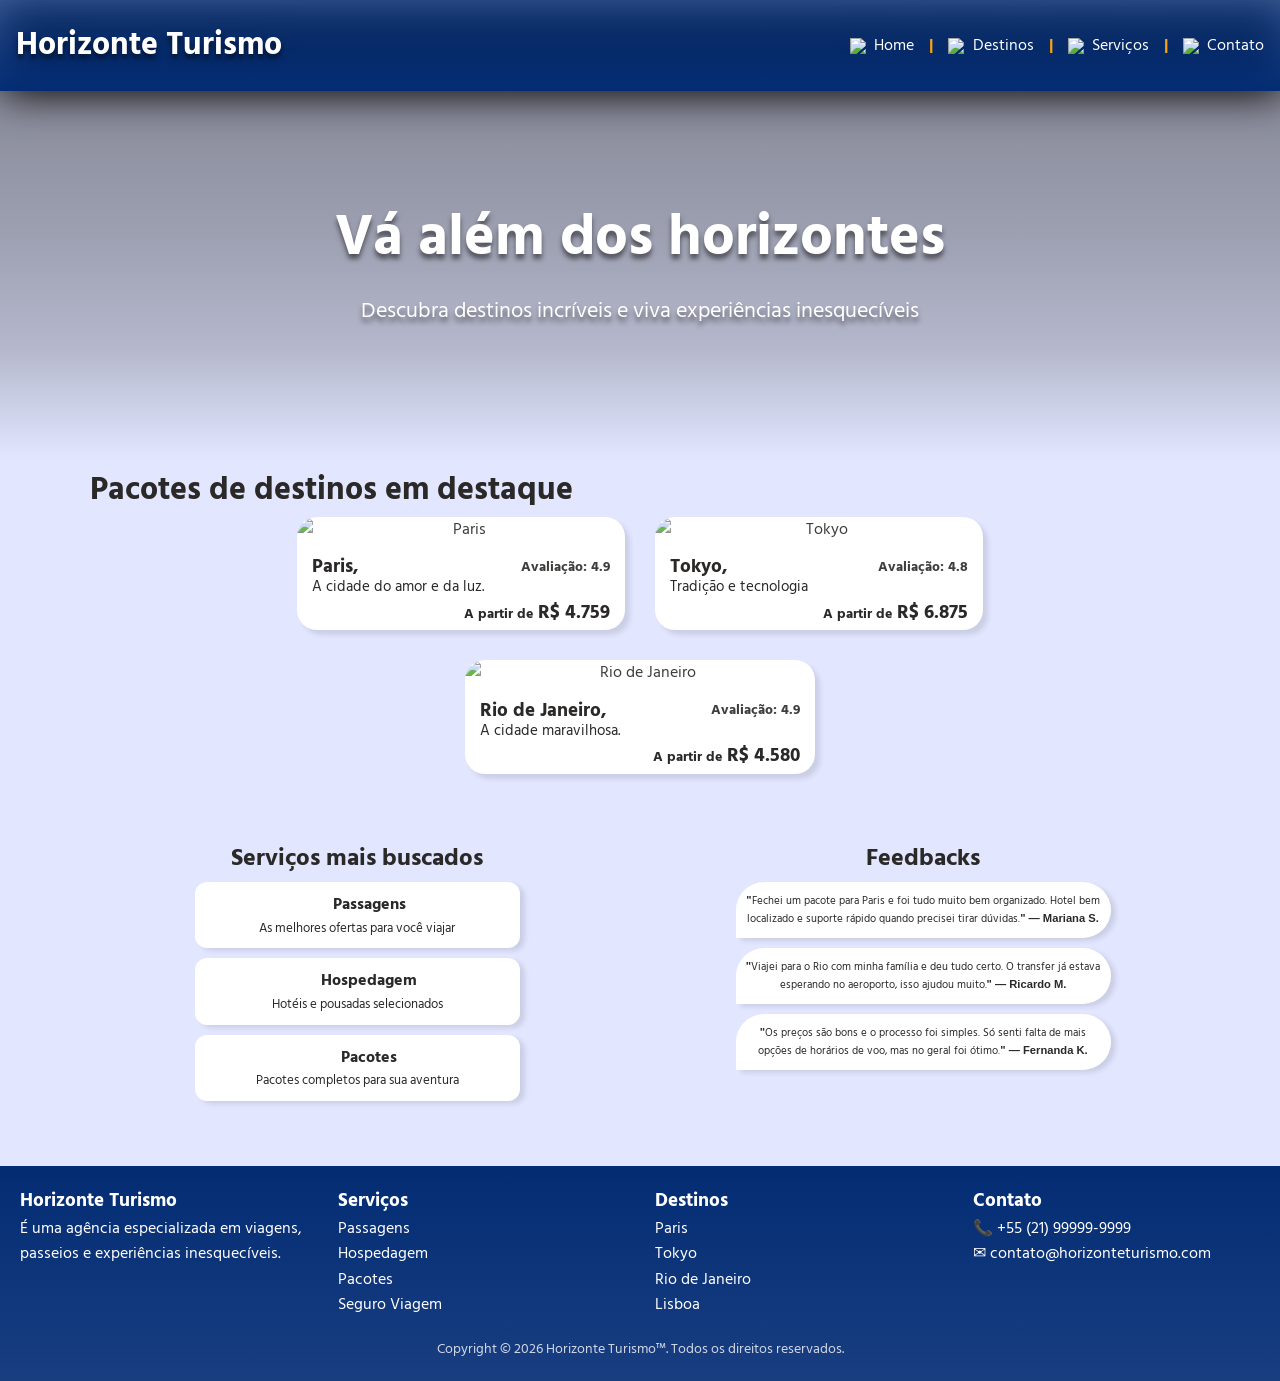
==== commit 8ca71052: "Merge branch 'main' of https://github.com/Krl0sEd/projeto-final" ====
--- a/index.html
+++ b/index.html
@@ -34,8 +34,11 @@
     <main class="main-container">
 
         <!-- DESTINOS EM DESTAQUE -->
-        <h2>Destinos em Destaque</h2>
+
+        
         <section class="section-destino">
+	<h2>Pacotes de destinos em destaque</h2>
+<div class="cards-div">
             <div class="cards-destino">
                 <img src="assets/imagens/paris.png" alt="Paris">
                 <div class="cards-destino-txt">
@@ -71,40 +74,52 @@
                     <p class="preco"><span>A partir de</span>R$ 4.580</p>
                 </div>
             </div>
+</div>
         </section>
 
-        <!-- SERVIÇOS -->
-        <section>
-            <h2>Nossos Serviços</h2>
+        
+        <section class="serv-e-dep">
 
-            <div>
-                <h3>✈ Passagens</h3>
-                <p>As melhores ofertas para você viajar.</p>
-            </div>
+            <!-- SERVIÇOS -->
+            <div class="servicos">
+                    <h2>Serviços mais buscados</h2>
+                    <a href="#">
+                    <div>
+                        <h3><img src="assets/imagens/icons/Passagens.svg">Passagens</h3>
+                        <p>As melhores ofertas para você viajar</p>
+                    </div>
+                    </a>
+                    <a href="#">
+                    <div>
+                        <h3><img src="assets/imagens/icons/Hospedagem.svg">Hospedagem</h3>
+                        <p>Hotéis e pousadas selecionados</p>
+                    </div>
+                    </a>
+                    <a href="#">
+                    <div>
+                        <h3><img src="assets/imagens/icons/Pacotes.svg">Pacotes</h3>
+                        <p>Pacotes completos para sua aventura</p>
+                    </div>
+                    </a>
+                    
+            </div>        
 
-            <div>
-                <h3>🏨 Hospedagem</h3>
-                <p>Hotéis e pousadas selecionados.</p>
-            </div>
+            <!-- DEPOIMENTOS -->
+            <div class="depoimentos">
+                <h2>Feedbacks</h2>
 
-            <div>
-                <h3>🗺 Pacotes</h3>
-                <p>Pacotes completos para sua aventura.</p>
-            </div>
-        </section>
+                    <div>
+                        <p><span>"</span>Fechei um pacote para Paris e foi tudo muito bem organizado. Hotel bem localizado e suporte rápido quando precisei tirar dúvidas.<span>"</span><span> — Mariana S.</span></p>
+                    </div>
 
-        <!-- DEPOIMENTOS -->
-        <section>
-            <h2>O que nossos clientes dizem</h2>
+                    <div>
+                        <p><span>"</span>Viajei para o Rio com minha família e deu tudo certo. O transfer já estava esperando no aeroporto, isso ajudou muito.<span>"</span><span> — Ricardo M.</span></p>
+                    </div>
 
-            <div>
-                <p>"Viajar com a TravelDream foi incrível!"</p>
-                <span>- Ana</span>
-            </div>
-
-            <div>
-                <p>"Atendimento excelente e ótimos preços."</p>
-                <span>- Carlos</span>
+                    <div>
+                        <p><span>"</span>Os preços são bons e o processo foi simples. Só senti falta de mais opções de horários de voo, mas no geral foi ótimo.<span>"</span><span> — Fernanda K.</span></p>
+                    </div>
+	        
             </div>
         </section>
 
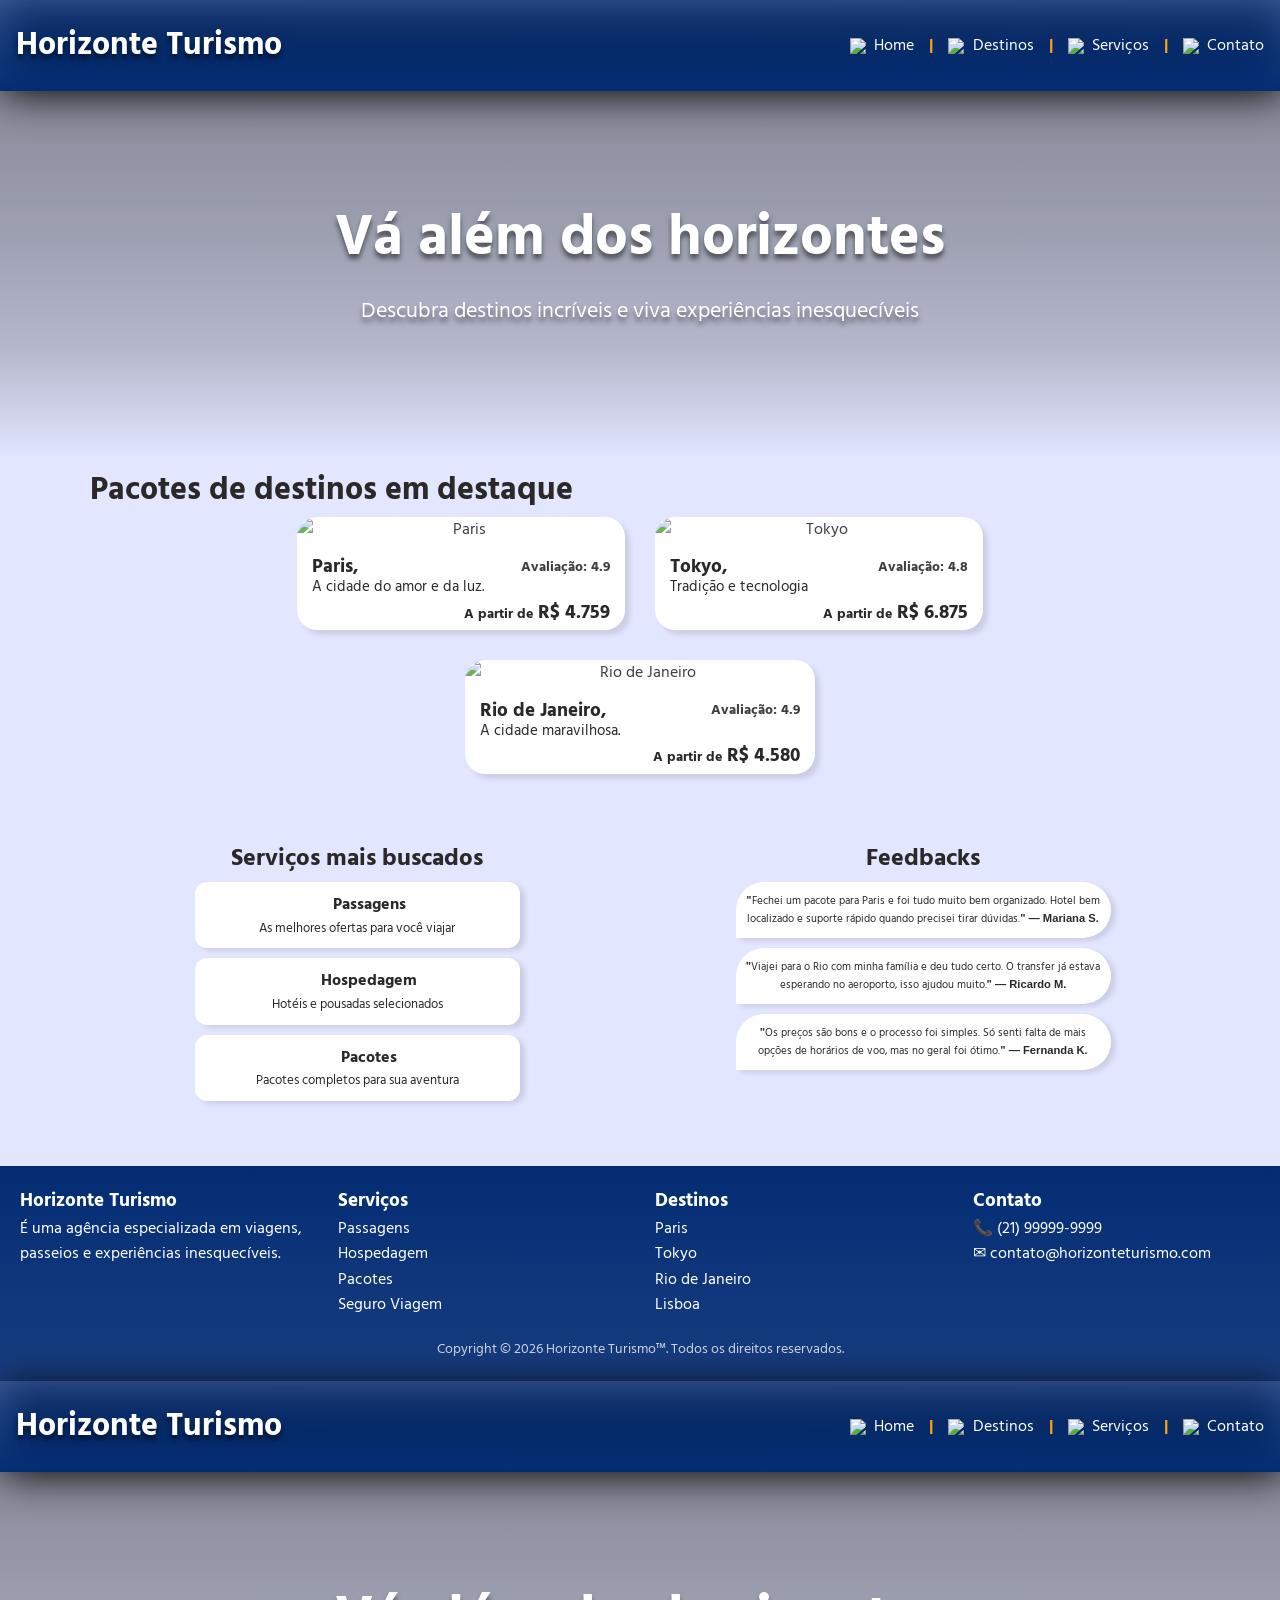
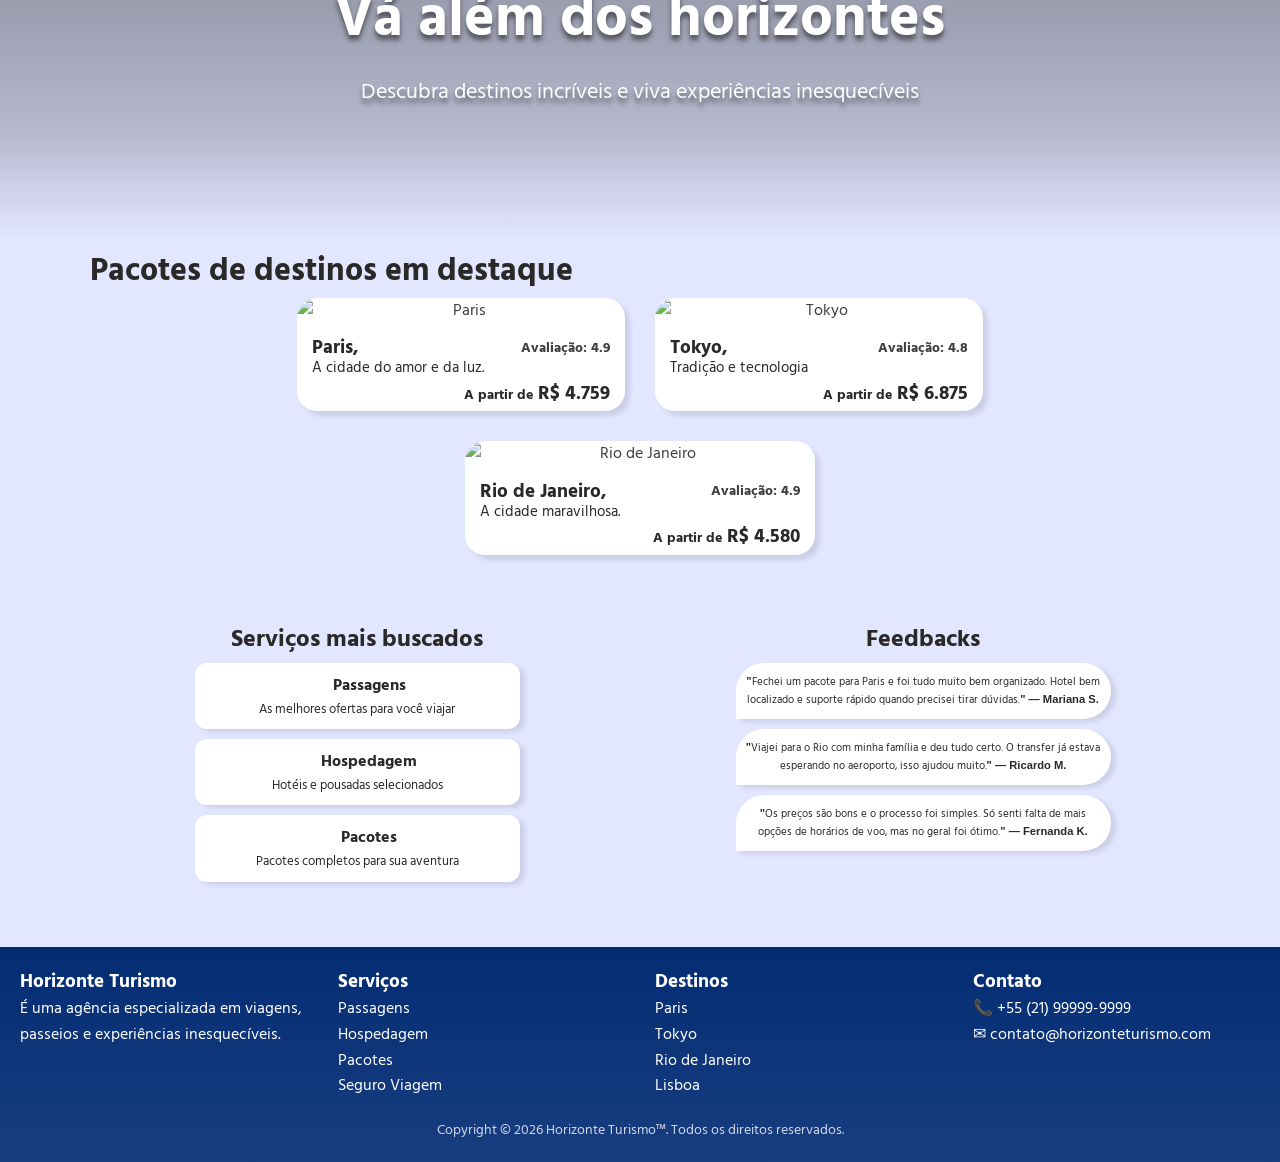
==== commit caa9a63e: "Update index.html" ====
--- a/index.html
+++ b/index.html
@@ -1,4 +1,15 @@
 <!DOCTYPE html>
+<html lang="pt-BR">
+<head>
+    <meta charset="UTF-8">
+    <meta name="viewport" content="width=device-width, initial-scale=1.0">
+    <link rel="stylesheet" href="assets/css/global.css">
+	<link rel="stylesheet" href="assets/css/index.css">
+    <link rel="preconnect" href="https://fonts.googleapis.com">
+    <link rel="preconnect" href="https://fonts.gstatic.com" crossorigin>
+    <link href="https://fonts.googleapis.com/css2?family=Hind+Madurai:wght@300;400;500;600;700&display=swap" rel="stylesheet">
+    <title>projeto-final</title>
+</head><!DOCTYPE html>
 <html lang="pt-BR">
 <head>
     <meta charset="UTF-8">
@@ -156,7 +167,7 @@
 
         <div class="footer-col">
             <h3>Contato</h3>
-            <p>📞 +55 (21) 99999-9999</p>
+            <p>📞 (21) 99999-9999</p>
             <p>✉ contato@horizonteturismo.com</p>
         </div>
 
@@ -172,3 +183,165 @@
 </body>
 
 </html>
+<body>
+
+    <!-- HEADER -->
+    <header class="header">
+        <nav>
+            <h1>Horizonte Turismo</h1>
+            <ul>
+                <li><img src="assets/imagens/icons/home.svg"><a href="index.html">Home</a></li><span>|</span>
+                <li><img src="assets/imagens/icons/Destinos.svg"><a href="pages/destinos.html">Destinos</a></li><span>|</span>
+                <li><img src="assets/imagens/icons/Serviços.svg"><a href="pages/servicos.html">Serviços</a></li><span>|</span>
+                <li><img src="assets/imagens/icons/Contato.svg"><a href="pages/sobrenos.html">Contato</a></li>
+            </ul>
+		 <div class="menu-toggle">☰</div>
+        </nav>
+    </header>
+
+    <section class="banner">
+        <h2>Vá além dos horizontes</h2>
+        <p>Descubra destinos incríveis e viva experiências inesquecíveis</p>
+    </section>
+
+    <main class="main-container">
+
+        <!-- DESTINOS EM DESTAQUE -->
+
+        
+        <section class="section-destino">
+	<h2>Pacotes de destinos em destaque</h2>
+<div class="cards-div">
+            <div class="cards-destino">
+                <img src="assets/imagens/paris.png" alt="Paris">
+                <div class="cards-destino-txt">
+                    <div class="cards-destino-txt-head">
+                        <h3>Paris,</h3>
+                        <span>Avaliação: 4.9</span>
+                    </div>
+                    <p class="cards-destino-txt-sub">A cidade do amor e da luz.</p>
+                    <p class="preco"><span>A partir de</span>R$ 4.759</p>
+                </div>
+            </div>  
+
+            <div class="cards-destino">
+                <img src="assets/imagens/tokyo.png" alt="Tokyo">
+                <div class="cards-destino-txt">
+                    <div class="cards-destino-txt-head">
+                        <h3>Tokyo,</h3>
+                        <span>Avaliação: 4.8</span>
+                    </div>
+                    <p class="cards-destino-txt-sub">Tradição e tecnologia</p>
+                    <p class="preco"><span>A partir de</span>R$ 6.875</p>
+                </div>
+            </div>
+
+            <div class="cards-destino">
+                <img src="assets/imagens/rj.png" alt="Rio de Janeiro">
+                <div class="cards-destino-txt">
+                    <div class="cards-destino-txt-head">
+                        <h3>Rio de Janeiro,</h3>
+                        <span>Avaliação: 4.9</span>
+                    </div>
+                    <p class="cards-destino-txt-sub">A cidade maravilhosa.</p>
+                    <p class="preco"><span>A partir de</span>R$ 4.580</p>
+                </div>
+            </div>
+</div>
+        </section>
+
+        
+        <section class="serv-e-dep">
+
+            <!-- SERVIÇOS -->
+            <div class="servicos">
+                    <h2>Serviços mais buscados</h2>
+                    <a href="#">
+                    <div>
+                        <h3><img src="assets/imagens/icons/Passagens.svg">Passagens</h3>
+                        <p>As melhores ofertas para você viajar</p>
+                    </div>
+                    </a>
+                    <a href="#">
+                    <div>
+                        <h3><img src="assets/imagens/icons/Hospedagem.svg">Hospedagem</h3>
+                        <p>Hotéis e pousadas selecionados</p>
+                    </div>
+                    </a>
+                    <a href="#">
+                    <div>
+                        <h3><img src="assets/imagens/icons/Pacotes.svg">Pacotes</h3>
+                        <p>Pacotes completos para sua aventura</p>
+                    </div>
+                    </a>
+                    
+            </div>        
+
+            <!-- DEPOIMENTOS -->
+            <div class="depoimentos">
+                <h2>Feedbacks</h2>
+
+                    <div>
+                        <p><span>"</span>Fechei um pacote para Paris e foi tudo muito bem organizado. Hotel bem localizado e suporte rápido quando precisei tirar dúvidas.<span>"</span><span> — Mariana S.</span></p>
+                    </div>
+
+                    <div>
+                        <p><span>"</span>Viajei para o Rio com minha família e deu tudo certo. O transfer já estava esperando no aeroporto, isso ajudou muito.<span>"</span><span> — Ricardo M.</span></p>
+                    </div>
+
+                    <div>
+                        <p><span>"</span>Os preços são bons e o processo foi simples. Só senti falta de mais opções de horários de voo, mas no geral foi ótimo.<span>"</span><span> — Fernanda K.</span></p>
+                    </div>
+	        
+            </div>
+        </section>
+
+    </main>
+
+    <!-- FOOTER -->
+<footer>
+    <div class="footer-container">
+
+        <div class="footer-col">
+            <h3>Horizonte Turismo</h3>
+            <p>É uma agência especializada em viagens, passeios e experiências inesquecíveis.</p>
+        </div>
+
+        <div class="footer-col">
+            <h3>Serviços</h3>
+            <ul>
+                <li><a href="#">Passagens</a></li>
+                <li><a href="#">Hospedagem</a></li>
+                <li><a href="#">Pacotes</a></li>
+                <li><a href="#">Seguro Viagem</a></li>
+            </ul>
+        </div>
+
+        <div class="footer-col">
+            <h3>Destinos</h3>
+            <ul>
+                <li><a href="#">Paris</a></li>
+                <li><a href="#">Tokyo</a></li>
+                <li><a href="#">Rio de Janeiro</a></li>
+                <li><a href="#">Lisboa</a></li>
+            </ul>
+        </div>
+
+        <div class="footer-col">
+            <h3>Contato</h3>
+            <p>📞 +55 (21) 99999-9999</p>
+            <p>✉ contato@horizonteturismo.com</p>
+        </div>
+
+    </div>
+
+    <p class="copyright">
+        Copyright © 2026 Horizonte Turismo™. Todos os direitos reservados.
+    </p>
+</footer>
+
+	<script type="module" src="js/index.js"></script>
+
+</body>
+
+</html>
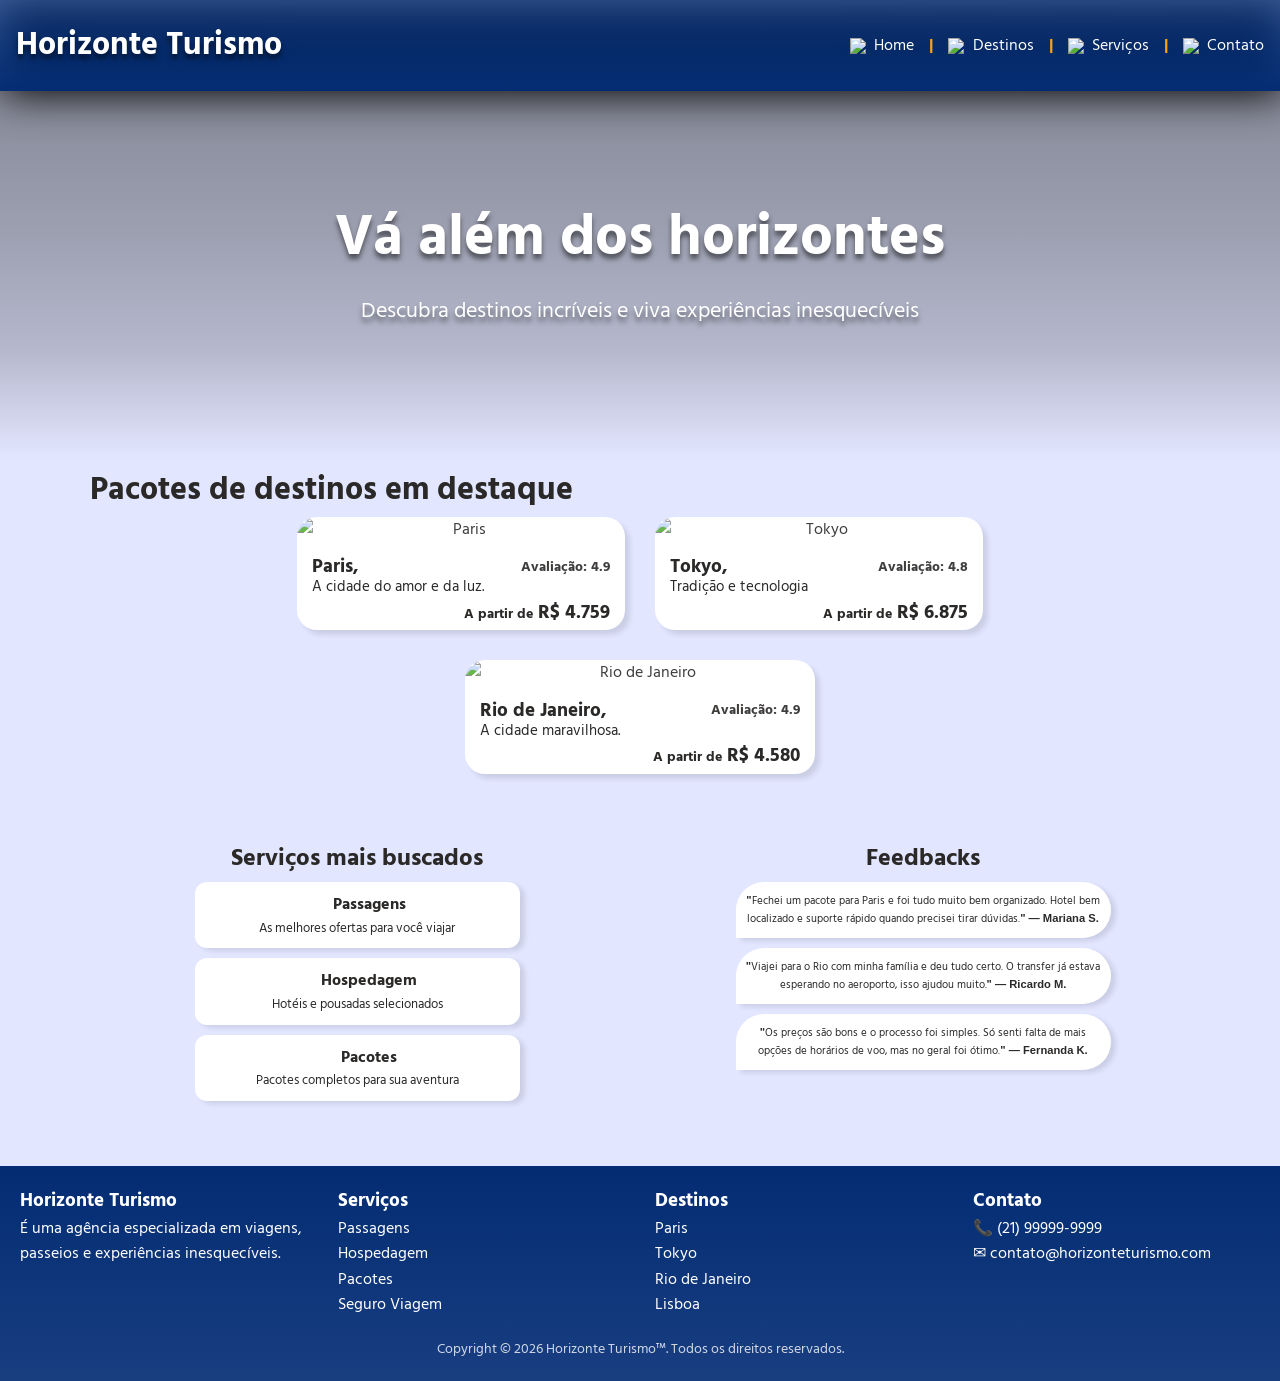
==== commit 11255d69: "Update index.html" ====
--- a/index.html
+++ b/index.html
@@ -1,15 +1,4 @@
 <!DOCTYPE html>
-<html lang="pt-BR">
-<head>
-    <meta charset="UTF-8">
-    <meta name="viewport" content="width=device-width, initial-scale=1.0">
-    <link rel="stylesheet" href="assets/css/global.css">
-	<link rel="stylesheet" href="assets/css/index.css">
-    <link rel="preconnect" href="https://fonts.googleapis.com">
-    <link rel="preconnect" href="https://fonts.gstatic.com" crossorigin>
-    <link href="https://fonts.googleapis.com/css2?family=Hind+Madurai:wght@300;400;500;600;700&display=swap" rel="stylesheet">
-    <title>projeto-final</title>
-</head><!DOCTYPE html>
 <html lang="pt-BR">
 <head>
     <meta charset="UTF-8">
@@ -183,165 +172,3 @@
 </body>
 
 </html>
-<body>
-
-    <!-- HEADER -->
-    <header class="header">
-        <nav>
-            <h1>Horizonte Turismo</h1>
-            <ul>
-                <li><img src="assets/imagens/icons/home.svg"><a href="index.html">Home</a></li><span>|</span>
-                <li><img src="assets/imagens/icons/Destinos.svg"><a href="pages/destinos.html">Destinos</a></li><span>|</span>
-                <li><img src="assets/imagens/icons/Serviços.svg"><a href="pages/servicos.html">Serviços</a></li><span>|</span>
-                <li><img src="assets/imagens/icons/Contato.svg"><a href="pages/sobrenos.html">Contato</a></li>
-            </ul>
-		 <div class="menu-toggle">☰</div>
-        </nav>
-    </header>
-
-    <section class="banner">
-        <h2>Vá além dos horizontes</h2>
-        <p>Descubra destinos incríveis e viva experiências inesquecíveis</p>
-    </section>
-
-    <main class="main-container">
-
-        <!-- DESTINOS EM DESTAQUE -->
-
-        
-        <section class="section-destino">
-	<h2>Pacotes de destinos em destaque</h2>
-<div class="cards-div">
-            <div class="cards-destino">
-                <img src="assets/imagens/paris.png" alt="Paris">
-                <div class="cards-destino-txt">
-                    <div class="cards-destino-txt-head">
-                        <h3>Paris,</h3>
-                        <span>Avaliação: 4.9</span>
-                    </div>
-                    <p class="cards-destino-txt-sub">A cidade do amor e da luz.</p>
-                    <p class="preco"><span>A partir de</span>R$ 4.759</p>
-                </div>
-            </div>  
-
-            <div class="cards-destino">
-                <img src="assets/imagens/tokyo.png" alt="Tokyo">
-                <div class="cards-destino-txt">
-                    <div class="cards-destino-txt-head">
-                        <h3>Tokyo,</h3>
-                        <span>Avaliação: 4.8</span>
-                    </div>
-                    <p class="cards-destino-txt-sub">Tradição e tecnologia</p>
-                    <p class="preco"><span>A partir de</span>R$ 6.875</p>
-                </div>
-            </div>
-
-            <div class="cards-destino">
-                <img src="assets/imagens/rj.png" alt="Rio de Janeiro">
-                <div class="cards-destino-txt">
-                    <div class="cards-destino-txt-head">
-                        <h3>Rio de Janeiro,</h3>
-                        <span>Avaliação: 4.9</span>
-                    </div>
-                    <p class="cards-destino-txt-sub">A cidade maravilhosa.</p>
-                    <p class="preco"><span>A partir de</span>R$ 4.580</p>
-                </div>
-            </div>
-</div>
-        </section>
-
-        
-        <section class="serv-e-dep">
-
-            <!-- SERVIÇOS -->
-            <div class="servicos">
-                    <h2>Serviços mais buscados</h2>
-                    <a href="#">
-                    <div>
-                        <h3><img src="assets/imagens/icons/Passagens.svg">Passagens</h3>
-                        <p>As melhores ofertas para você viajar</p>
-                    </div>
-                    </a>
-                    <a href="#">
-                    <div>
-                        <h3><img src="assets/imagens/icons/Hospedagem.svg">Hospedagem</h3>
-                        <p>Hotéis e pousadas selecionados</p>
-                    </div>
-                    </a>
-                    <a href="#">
-                    <div>
-                        <h3><img src="assets/imagens/icons/Pacotes.svg">Pacotes</h3>
-                        <p>Pacotes completos para sua aventura</p>
-                    </div>
-                    </a>
-                    
-            </div>        
-
-            <!-- DEPOIMENTOS -->
-            <div class="depoimentos">
-                <h2>Feedbacks</h2>
-
-                    <div>
-                        <p><span>"</span>Fechei um pacote para Paris e foi tudo muito bem organizado. Hotel bem localizado e suporte rápido quando precisei tirar dúvidas.<span>"</span><span> — Mariana S.</span></p>
-                    </div>
-
-                    <div>
-                        <p><span>"</span>Viajei para o Rio com minha família e deu tudo certo. O transfer já estava esperando no aeroporto, isso ajudou muito.<span>"</span><span> — Ricardo M.</span></p>
-                    </div>
-
-                    <div>
-                        <p><span>"</span>Os preços são bons e o processo foi simples. Só senti falta de mais opções de horários de voo, mas no geral foi ótimo.<span>"</span><span> — Fernanda K.</span></p>
-                    </div>
-	        
-            </div>
-        </section>
-
-    </main>
-
-    <!-- FOOTER -->
-<footer>
-    <div class="footer-container">
-
-        <div class="footer-col">
-            <h3>Horizonte Turismo</h3>
-            <p>É uma agência especializada em viagens, passeios e experiências inesquecíveis.</p>
-        </div>
-
-        <div class="footer-col">
-            <h3>Serviços</h3>
-            <ul>
-                <li><a href="#">Passagens</a></li>
-                <li><a href="#">Hospedagem</a></li>
-                <li><a href="#">Pacotes</a></li>
-                <li><a href="#">Seguro Viagem</a></li>
-            </ul>
-        </div>
-
-        <div class="footer-col">
-            <h3>Destinos</h3>
-            <ul>
-                <li><a href="#">Paris</a></li>
-                <li><a href="#">Tokyo</a></li>
-                <li><a href="#">Rio de Janeiro</a></li>
-                <li><a href="#">Lisboa</a></li>
-            </ul>
-        </div>
-
-        <div class="footer-col">
-            <h3>Contato</h3>
-            <p>📞 +55 (21) 99999-9999</p>
-            <p>✉ contato@horizonteturismo.com</p>
-        </div>
-
-    </div>
-
-    <p class="copyright">
-        Copyright © 2026 Horizonte Turismo™. Todos os direitos reservados.
-    </p>
-</footer>
-
-	<script type="module" src="js/index.js"></script>
-
-</body>
-
-</html>
--- a/assets/css/global.css
+++ b/assets/css/global.css
@@ -45,7 +45,7 @@
 .header nav ul{
     list-style: none;
     display: flex;
-align-items: center;
+    align-items: center;
     margin-right: 1rem;
     gap: 15px;
 }
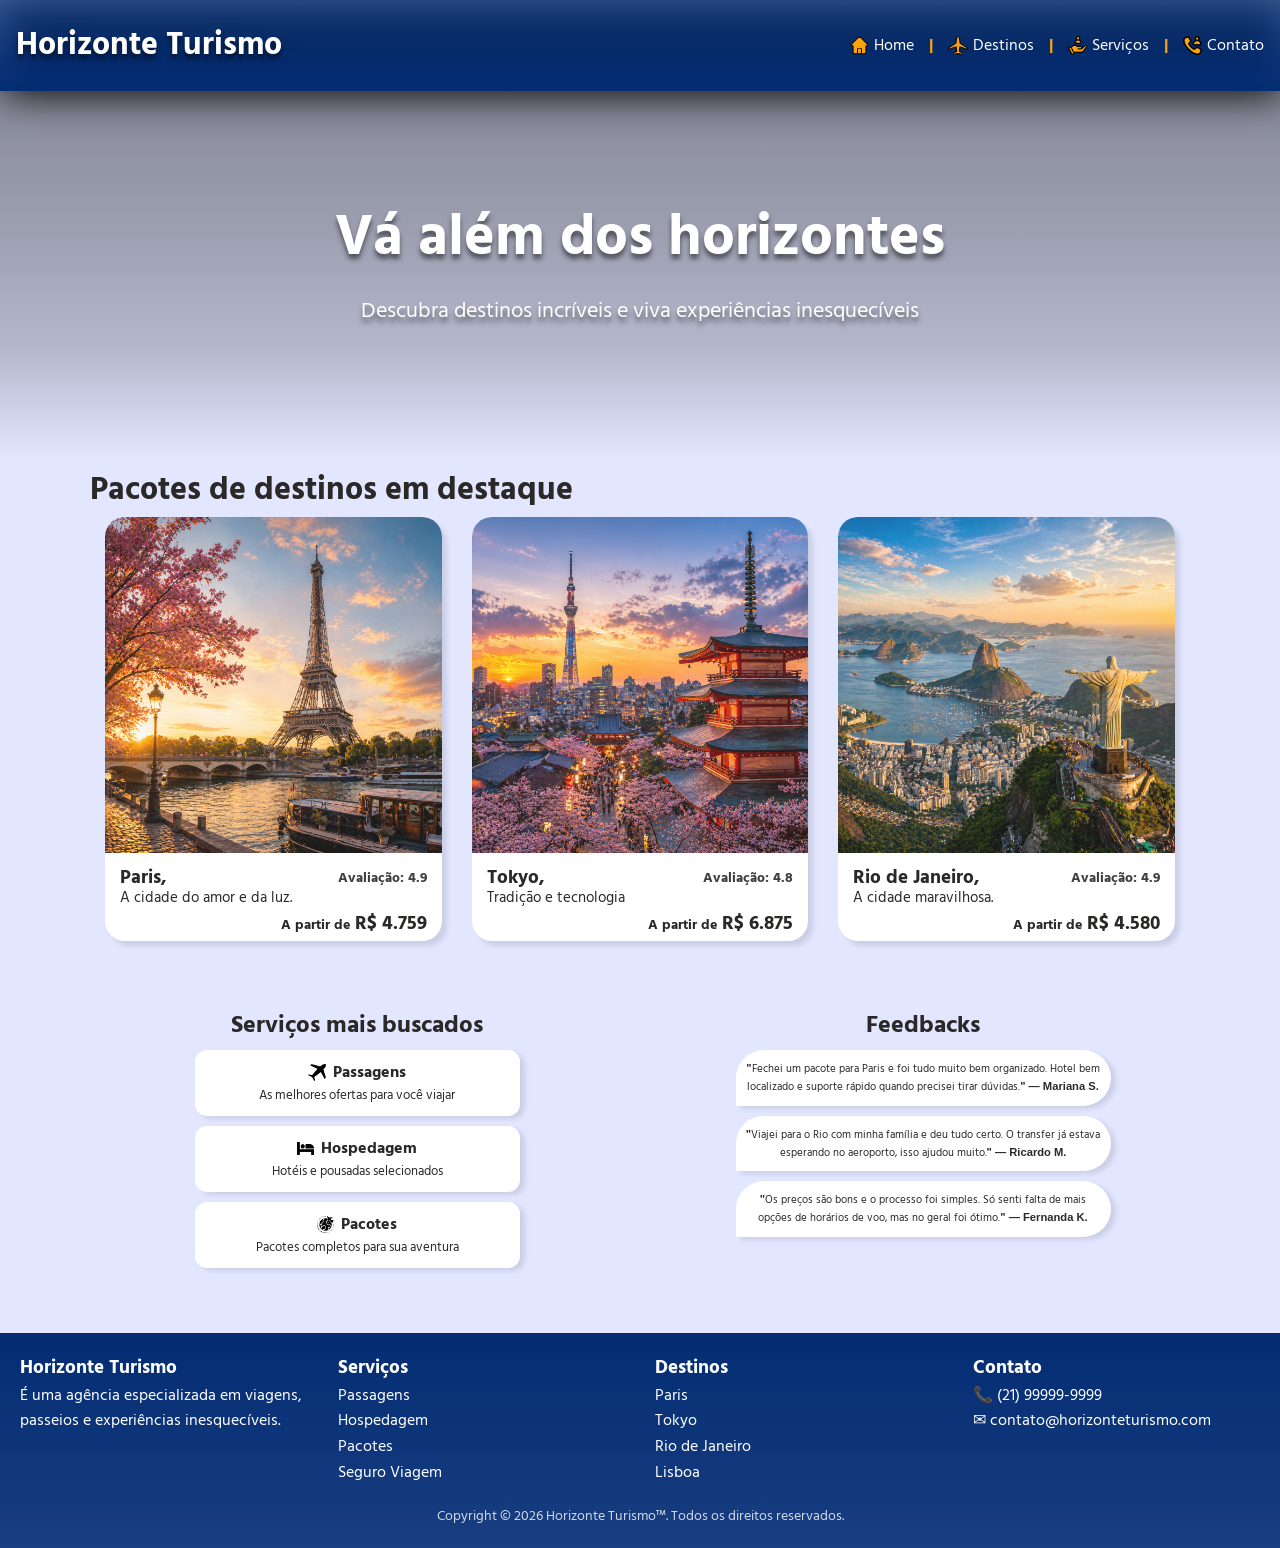
==== commit fadd3c39: "Update index.html" ====
--- a/index.html
+++ b/index.html
@@ -17,10 +17,10 @@
         <nav>
             <h1>Horizonte Turismo</h1>
             <ul>
-                <li><img src="assets/imagens/icons/home.svg"><a href="index.html">Home</a></li><span>|</span>
-                <li><img src="assets/imagens/icons/Destinos.svg"><a href="pages/destinos.html">Destinos</a></li><span>|</span>
-                <li><img src="assets/imagens/icons/Serviços.svg"><a href="pages/servicos.html">Serviços</a></li><span>|</span>
-                <li><img src="assets/imagens/icons/Contato.svg"><a href="pages/sobrenos.html">Contato</a></li>
+                <li><img src="assets/images/icons/home.svg"><a href="index.html">Home</a></li><span>|</span>
+                <li><img src="assets/images/icons/Destinos.svg"><a href="pages/destinos.html">Destinos</a></li><span>|</span>
+                <li><img src="assets/images/icons/Serviços.svg"><a href="pages/servicos.html">Serviços</a></li><span>|</span>
+                <li><img src="assets/images/icons/Contato.svg"><a href="pages/sobrenos.html">Contato</a></li>
             </ul>
 		 <div class="menu-toggle">☰</div>
         </nav>
@@ -40,7 +40,7 @@
 	<h2>Pacotes de destinos em destaque</h2>
 <div class="cards-div">
             <div class="cards-destino">
-                <img src="assets/imagens/paris.png" alt="Paris">
+                <img src="assets/images/paris.png" alt="Paris">
                 <div class="cards-destino-txt">
                     <div class="cards-destino-txt-head">
                         <h3>Paris,</h3>
@@ -52,7 +52,7 @@
             </div>  
 
             <div class="cards-destino">
-                <img src="assets/imagens/tokyo.png" alt="Tokyo">
+                <img src="assets/images/tokyo.png" alt="Tokyo">
                 <div class="cards-destino-txt">
                     <div class="cards-destino-txt-head">
                         <h3>Tokyo,</h3>
@@ -64,7 +64,7 @@
             </div>
 
             <div class="cards-destino">
-                <img src="assets/imagens/rj.png" alt="Rio de Janeiro">
+                <img src="assets/images/rj.png" alt="Rio de Janeiro">
                 <div class="cards-destino-txt">
                     <div class="cards-destino-txt-head">
                         <h3>Rio de Janeiro,</h3>
@@ -85,19 +85,19 @@
                     <h2>Serviços mais buscados</h2>
                     <a href="#">
                     <div>
-                        <h3><img src="assets/imagens/icons/Passagens.svg">Passagens</h3>
+                        <h3><img src="assets/images/icons/Passagens.svg">Passagens</h3>
                         <p>As melhores ofertas para você viajar</p>
                     </div>
                     </a>
                     <a href="#">
                     <div>
-                        <h3><img src="assets/imagens/icons/Hospedagem.svg">Hospedagem</h3>
+                        <h3><img src="assets/images/icons/Hospedagem.svg">Hospedagem</h3>
                         <p>Hotéis e pousadas selecionados</p>
                     </div>
                     </a>
                     <a href="#">
                     <div>
-                        <h3><img src="assets/imagens/icons/Pacotes.svg">Pacotes</h3>
+                        <h3><img src="assets/images/icons/Pacotes.svg">Pacotes</h3>
                         <p>Pacotes completos para sua aventura</p>
                     </div>
                     </a>
